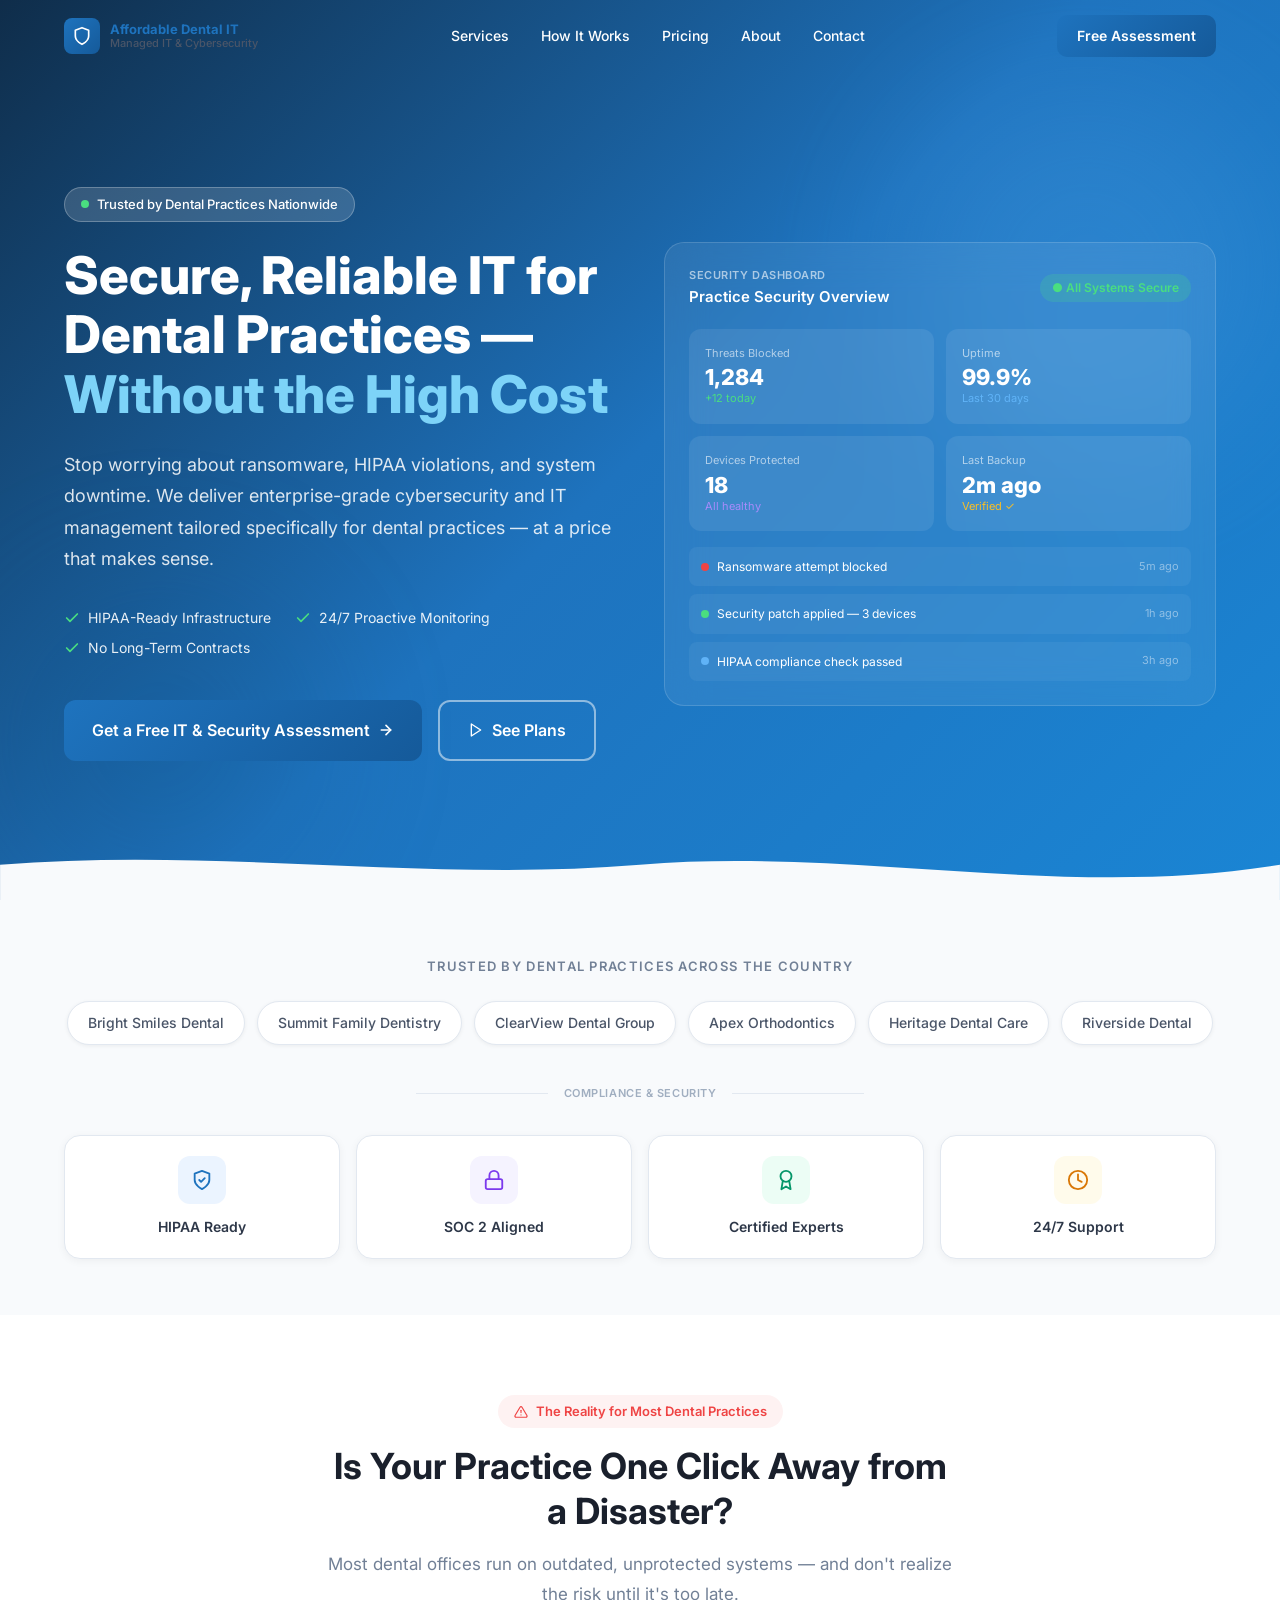
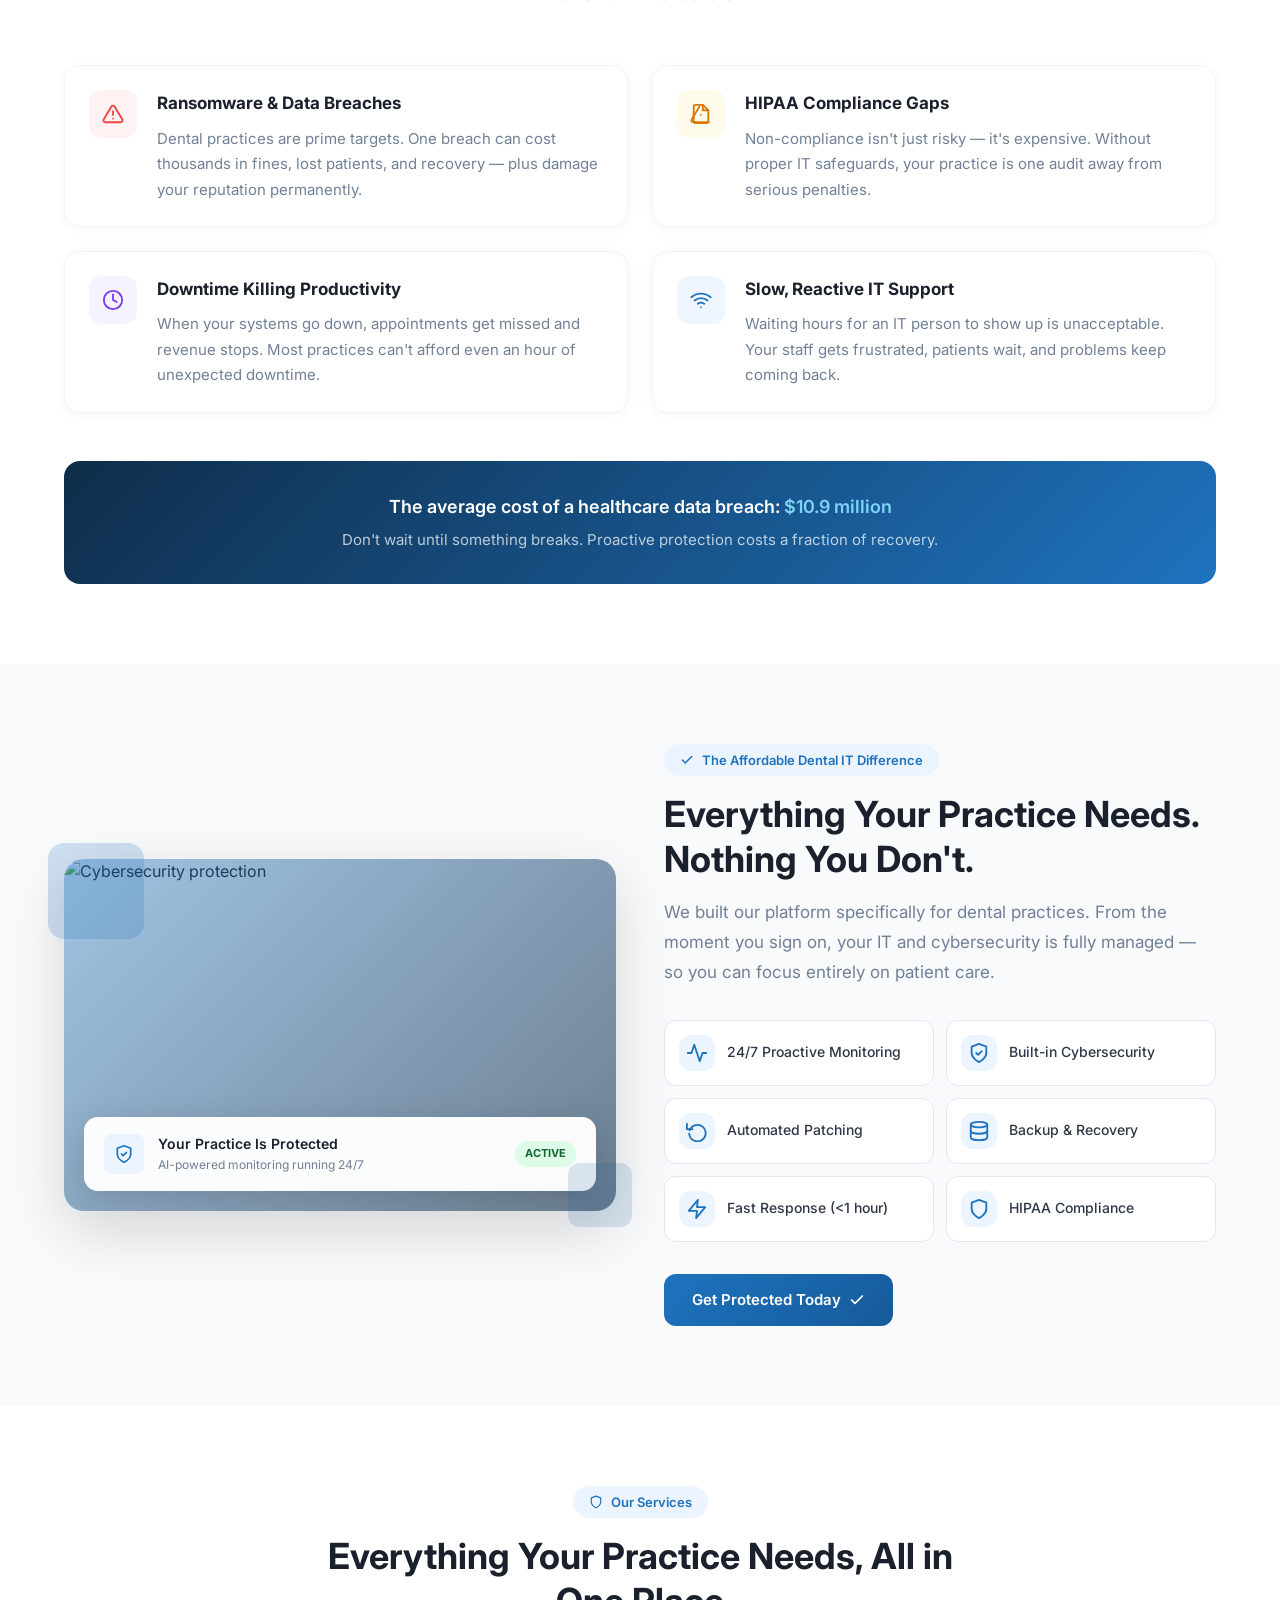
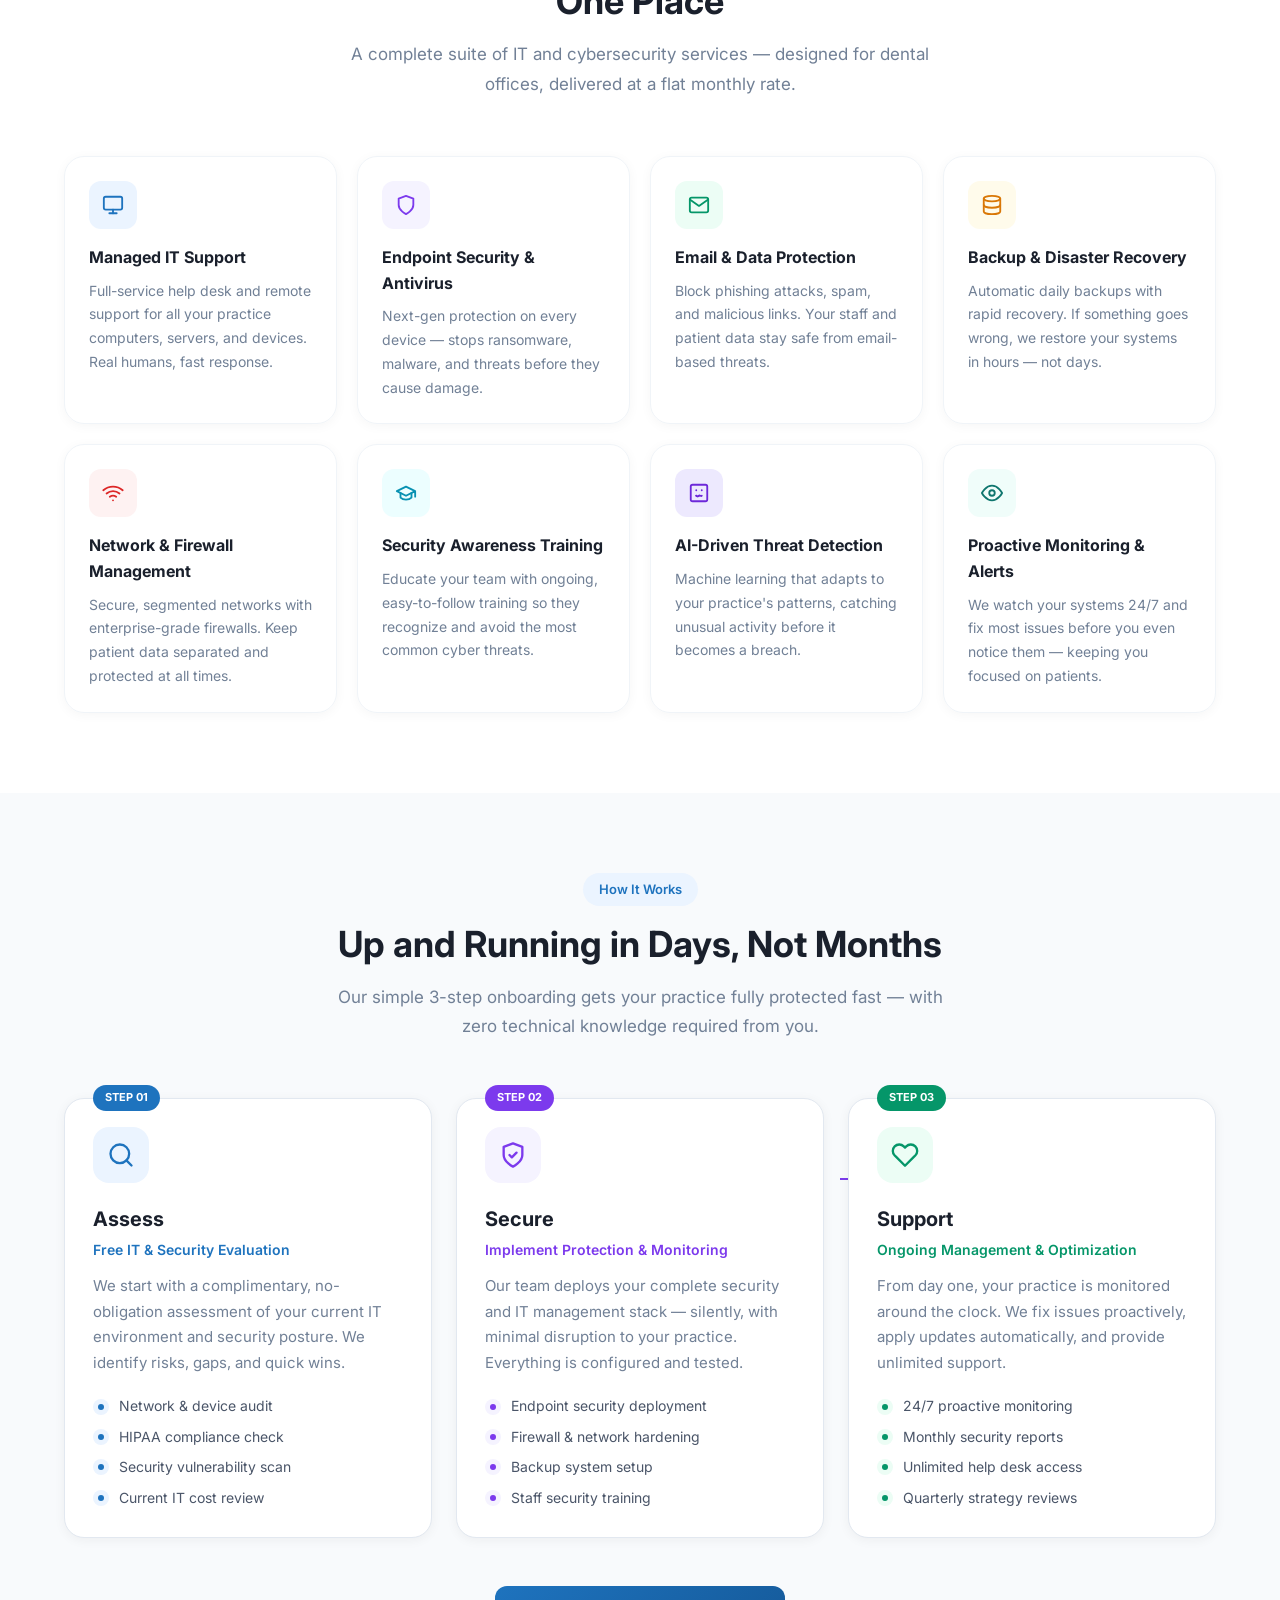
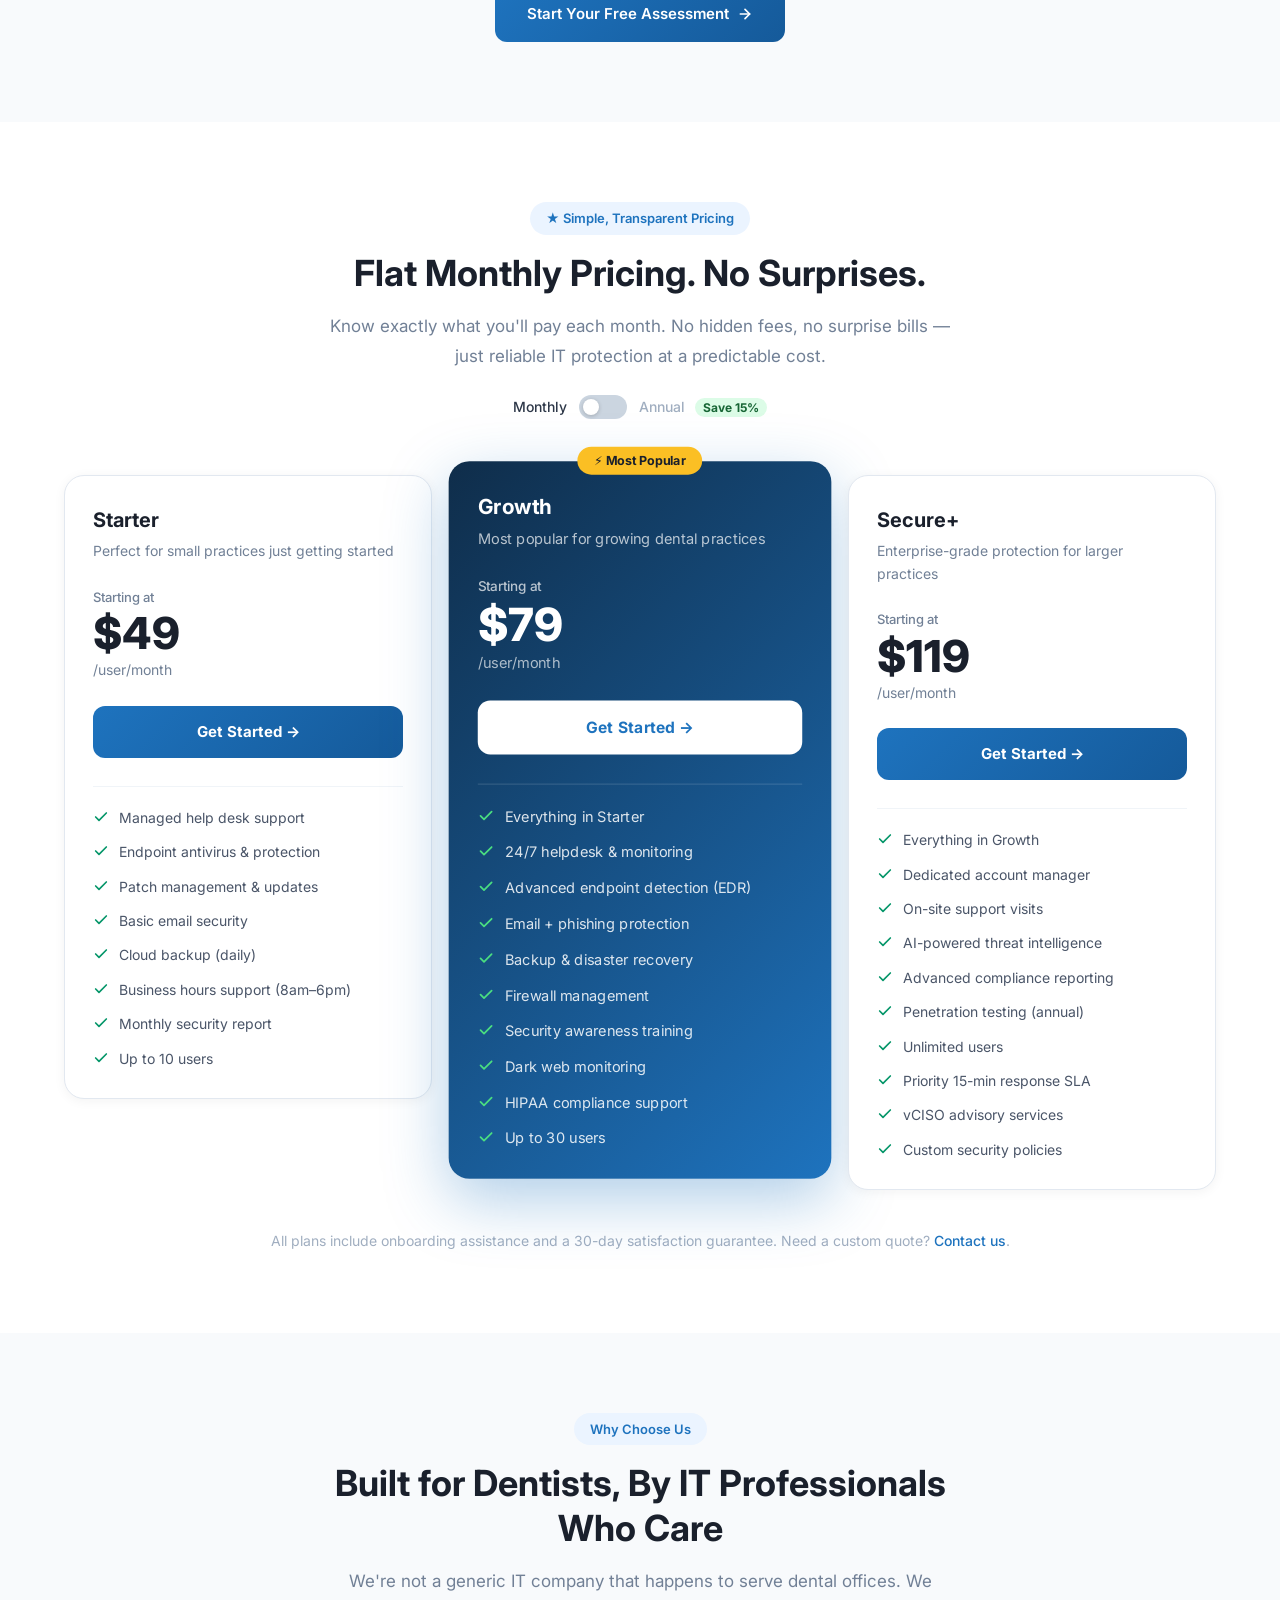
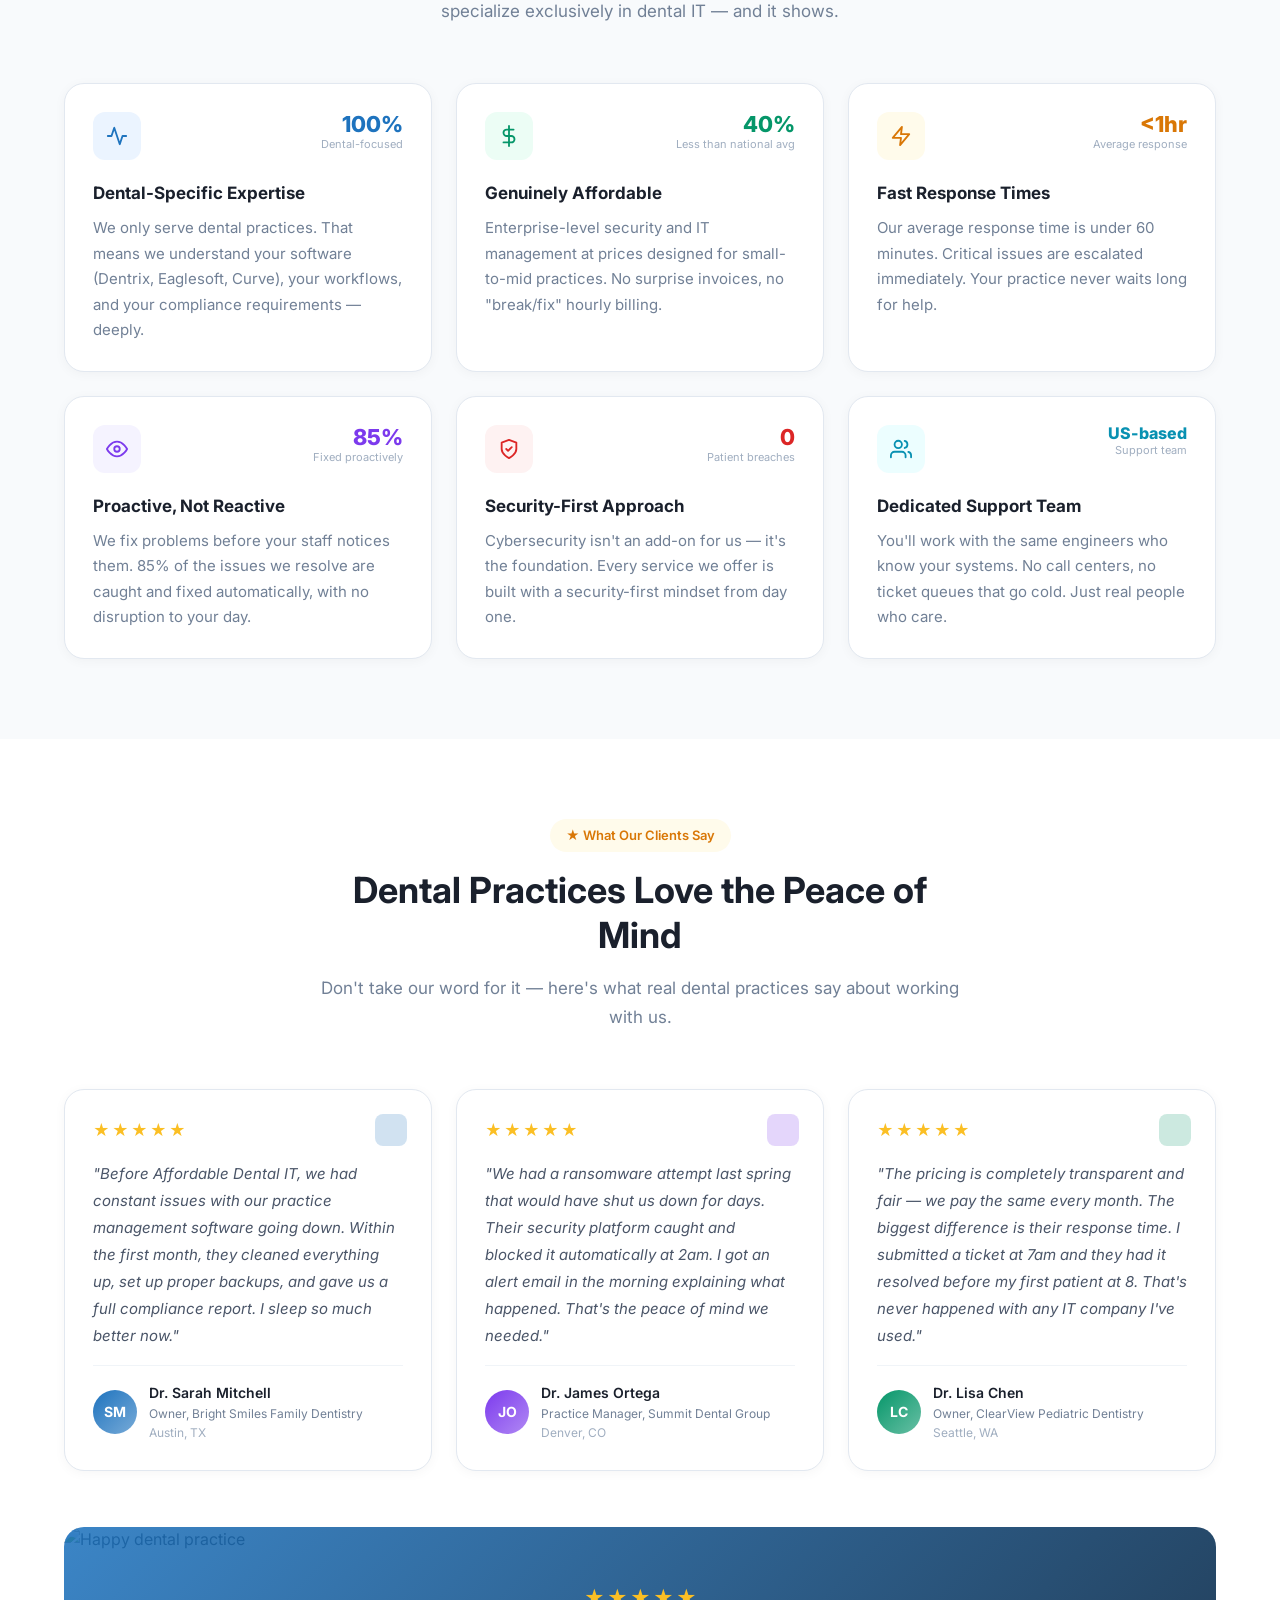
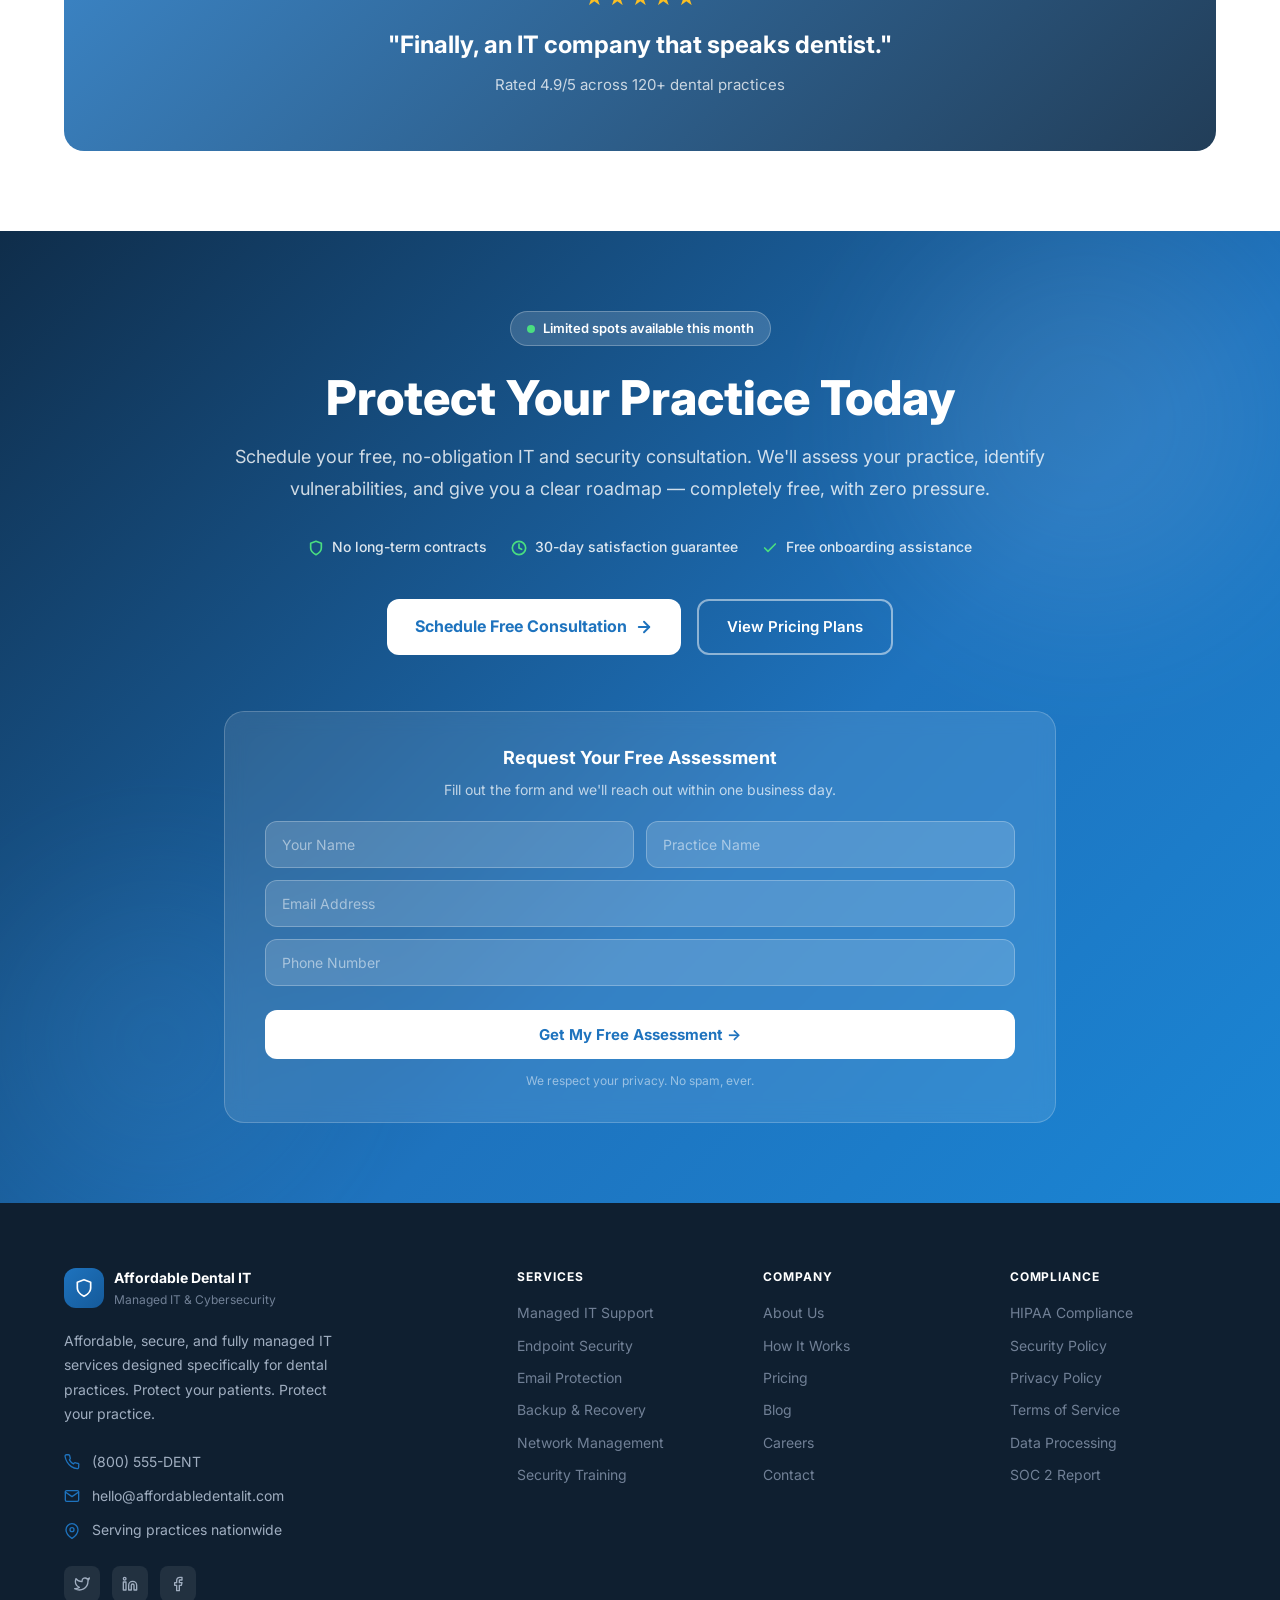
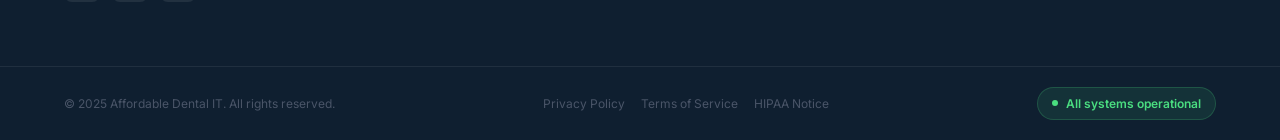
==== public/affordable-dental-it.html @ 1451534f "Add files via upload" ====
<!DOCTYPE html>
<html lang="en">
<head>
  <meta charset="UTF-8" />
  <meta name="viewport" content="width=device-width, initial-scale=1.0" />
  <title>Affordable Dental IT — Managed IT & Cybersecurity for Dental Practices</title>
  <link rel="preconnect" href="https://fonts.googleapis.com" />
  <link rel="preconnect" href="https://fonts.gstatic.com" crossorigin />
  <link href="https://fonts.googleapis.com/css2?family=Inter:wght@400;500;600;700;800&display=swap" rel="stylesheet" />
  <style>
    /* ===================== RESET & BASE ===================== */
    *, *::before, *::after { box-sizing: border-box; margin: 0; padding: 0; }
    html { scroll-behavior: smooth; font-size: 16px; }
    body {
      font-family: 'Inter', system-ui, sans-serif;
      color: #1A202C;
      background: #fff;
      line-height: 1.6;
      -webkit-font-smoothing: antialiased;
    }
    a { text-decoration: none; color: inherit; }
    img { display: block; max-width: 100%; }
    ul { list-style: none; }
    button { cursor: pointer; font-family: inherit; border: none; background: none; }
    input { font-family: inherit; outline: none; }
    input::placeholder { color: rgba(255,255,255,0.5); }

    /* ===================== UTILITIES ===================== */
    .container { max-width: 1200px; margin: 0 auto; padding: 0 1.5rem; }
    .section-badge {
      display: inline-flex; align-items: center; gap: 0.5rem;
      padding: 0.375rem 1rem; border-radius: 9999px;
      font-size: 0.8125rem; font-weight: 600; margin-bottom: 1rem;
    }
    .section-title {
      font-size: clamp(1.6rem, 4vw, 2.25rem); font-weight: 700;
      color: #1A202C; line-height: 1.25; margin-bottom: 1rem;
    }
    .section-subtitle {
      color: #718096; font-size: 1.0625rem; line-height: 1.75;
    }
    .text-center { text-align: center; }
    .section-header { max-width: 640px; margin: 0 auto 3.5rem; text-align: center; }
    .btn-primary {
      display: inline-flex; align-items: center; gap: 0.5rem;
      padding: 0.875rem 1.75rem; border-radius: 0.75rem;
      font-weight: 600; font-size: 0.9375rem; transition: all 0.2s ease;
      background: linear-gradient(135deg, #1E73BE, #155a9a); color: #fff;
      cursor: pointer; border: none;
    }
    .btn-primary:hover { box-shadow: 0 10px 30px rgba(30,115,190,0.4); transform: scale(1.03); }
    .btn-outline {
      display: inline-flex; align-items: center; gap: 0.5rem;
      padding: 0.875rem 1.75rem; border-radius: 0.75rem;
      font-weight: 600; font-size: 0.9375rem; transition: all 0.2s ease;
      border: 2px solid rgba(255,255,255,0.5); color: #fff;
    }
    .btn-outline:hover { background: rgba(255,255,255,0.15); }
    .btn-white {
      display: inline-flex; align-items: center; gap: 0.5rem;
      padding: 0.875rem 1.75rem; border-radius: 0.75rem;
      font-weight: 700; font-size: 1rem; transition: all 0.2s ease;
      background: #fff; color: #1E73BE;
    }
    .btn-white:hover { box-shadow: 0 10px 40px rgba(0,0,0,0.2); transform: scale(1.03); }
    .grid-2 { display: grid; grid-template-columns: repeat(2, 1fr); gap: 1.5rem; }
    .grid-3 { display: grid; grid-template-columns: repeat(3, 1fr); gap: 1.5rem; }
    .grid-4 { display: grid; grid-template-columns: repeat(4, 1fr); gap: 1.25rem; }
    .card {
      background: #fff; border: 1px solid #E2E8F0;
      border-radius: 1rem; box-shadow: 0 2px 12px rgba(0,0,0,0.04);
      transition: all 0.3s ease;
    }
    .card:hover { transform: translateY(-6px); box-shadow: 0 16px 40px rgba(0,0,0,0.1); }
    .icon-box {
      width: 3rem; height: 3rem; border-radius: 0.75rem;
      display: flex; align-items: center; justify-content: center;
      flex-shrink: 0;
    }
    .icon-box svg { width: 1.375rem; height: 1.375rem; }

    /* ===================== SVG ICONS ===================== */
    .icon { display: inline-block; vertical-align: middle; }

    /* ===================== NAVBAR ===================== */
    #navbar {
      position: fixed; top: 0; left: 0; right: 0; z-index: 1000;
      transition: all 0.3s ease;
    }
    #navbar.scrolled {
      background: rgba(255,255,255,0.97);
      box-shadow: 0 2px 20px rgba(0,0,0,0.08);
      backdrop-filter: blur(10px);
    }
    .nav-inner {
      display: flex; align-items: center; justify-content: space-between;
      height: 4.5rem;
    }
    .nav-logo {
      display: flex; align-items: center; gap: 0.625rem;
    }
    .nav-logo-icon {
      width: 2.25rem; height: 2.25rem; border-radius: 0.5rem;
      background: linear-gradient(135deg, #1E73BE, #155a9a);
      display: flex; align-items: center; justify-content: center;
    }
    .nav-logo-text { display: flex; flex-direction: column; line-height: 1.2; }
    .nav-logo-name { font-size: 0.8125rem; font-weight: 700; color: #1E73BE; }
    .nav-logo-sub { font-size: 0.6875rem; font-weight: 500; color: #4A5568; }
    .nav-links { display: flex; align-items: center; gap: 2rem; }
    .nav-links a {
      font-size: 0.875rem; font-weight: 500; color: #fff;
      transition: opacity 0.2s;
    }
    .nav-links a:hover { opacity: 0.7; }
    #navbar.scrolled .nav-links a { color: #2D3748; }
    .nav-cta {
      padding: 0.625rem 1.25rem; border-radius: 0.625rem;
      font-size: 0.875rem; font-weight: 600; color: #fff;
      background: linear-gradient(135deg, #1E73BE, #155a9a);
      transition: all 0.2s;
    }
    .nav-cta:hover { box-shadow: 0 4px 16px rgba(30,115,190,0.4); transform: scale(1.03); }
    .nav-mobile-btn {
      display: none; background: none; border: none; color: #fff;
      cursor: pointer; padding: 0.5rem;
    }
    #navbar.scrolled .nav-mobile-btn { color: #2D3748; }
    .nav-mobile-menu {
      display: none; background: #fff; border-top: 1px solid #E2E8F0;
      padding: 1rem 1.5rem;
    }
    .nav-mobile-menu.open { display: block; }
    .nav-mobile-menu a {
      display: block; padding: 0.625rem 0;
      font-size: 0.9375rem; color: #2D3748; font-weight: 500;
      border-bottom: 1px solid #F0F4F8;
    }
    .nav-mobile-cta {
      display: block; margin-top: 1rem; padding: 0.875rem;
      border-radius: 0.75rem; text-align: center; font-weight: 700;
      background: linear-gradient(135deg, #1E73BE, #155a9a); color: #fff;
    }

    /* ===================== HERO ===================== */
    #hero {
      min-height: 100vh; display: flex; align-items: center;
      position: relative; overflow: hidden;
      background: linear-gradient(135deg, #0f2d4a 0%, #1E73BE 50%, #1a85d4 100%);
      padding: 8rem 0 5rem;
    }
    .hero-bg-img {
      position: absolute; inset: 0;
      background-image: url('https://images.unsplash.com/photo-1762625570087-6d98fca29531?crop=entropy&cs=tinysrgb&fit=max&fm=jpg&ixid=M3w3Nzg4Nzd8MHwxfHNlYXJjaHwxfHxtb2Rlcm4lMjBkZW50YWwlMjBvZmZpY2UlMjBwcm9mZXNzaW9uYWwlMjBjbGluaWN8ZW58MXx8fHwxNzc2MTMwNTc4fDA&ixlib=rb-4.1.0&q=80&w=1080');
      background-size: cover; background-position: center; opacity: 0.12;
    }
    .hero-blob-1 {
      position: absolute; top: 5rem; right: 0;
      width: 24rem; height: 24rem; border-radius: 50%;
      background: #60b3f7; opacity: 0.2; filter: blur(80px);
    }
    .hero-blob-2 {
      position: absolute; bottom: 0; left: 0;
      width: 20rem; height: 20rem; border-radius: 50%;
      background: #0a4a7a; opacity: 0.15; filter: blur(80px);
    }
    .hero-inner {
      position: relative; display: grid;
      grid-template-columns: 1fr 1fr; gap: 3rem; align-items: center;
    }
    .hero-badge {
      display: inline-flex; align-items: center; gap: 0.5rem;
      padding: 0.375rem 1rem; border-radius: 9999px;
      font-size: 0.8125rem; font-weight: 500; margin-bottom: 1.5rem;
      background: rgba(255,255,255,0.15); border: 1px solid rgba(255,255,255,0.25);
      color: #fff;
    }
    .pulse-dot {
      width: 0.5rem; height: 0.5rem; border-radius: 50%;
      background: #4ade80;
      animation: pulse 2s infinite;
    }
    @keyframes pulse {
      0%, 100% { opacity: 1; transform: scale(1); }
      50% { opacity: 0.5; transform: scale(0.85); }
    }
    .hero-title {
      font-size: clamp(2rem, 5vw, 3.25rem); font-weight: 800;
      color: #fff; line-height: 1.15; margin-bottom: 1.5rem;
    }
    .hero-title span { color: #7dd3f8; }
    .hero-sub {
      font-size: 1.125rem; color: rgba(255,255,255,0.85);
      line-height: 1.75; margin-bottom: 2rem; max-width: 38rem;
    }
    .hero-trust {
      display: flex; flex-wrap: wrap; gap: 0.5rem 1.5rem; margin-bottom: 2.5rem;
    }
    .hero-trust-item {
      display: flex; align-items: center; gap: 0.5rem;
      color: rgba(255,255,255,0.9); font-size: 0.875rem;
    }
    .check-icon { color: #4ade80; flex-shrink: 0; }
    .hero-ctas { display: flex; flex-wrap: wrap; gap: 1rem; }

    /* Dashboard Card */
    .dashboard-card {
      border-radius: 1.25rem; padding: 1.5rem;
      background: rgba(255,255,255,0.07);
      border: 1px solid rgba(255,255,255,0.15);
      backdrop-filter: blur(20px);
    }
    .dash-header {
      display: flex; align-items: center; justify-content: space-between; margin-bottom: 1.25rem;
    }
    .dash-header-left p:first-child { font-size: 0.6875rem; font-weight: 600; color: rgba(255,255,255,0.6); letter-spacing: 0.05em; text-transform: uppercase; }
    .dash-header-left p:last-child { font-size: 0.9375rem; font-weight: 600; color: #fff; }
    .dash-status {
      padding: 0.25rem 0.75rem; border-radius: 9999px; font-size: 0.75rem; font-weight: 600;
      background: rgba(74,222,128,0.2); color: #4ade80;
    }
    .dash-stats { display: grid; grid-template-columns: 1fr 1fr; gap: 0.75rem; margin-bottom: 1rem; }
    .dash-stat {
      background: rgba(255,255,255,0.08); border-radius: 0.75rem; padding: 1rem;
    }
    .dash-stat-label { font-size: 0.6875rem; color: rgba(255,255,255,0.6); margin-bottom: 0.25rem; }
    .dash-stat-value { font-size: 1.375rem; font-weight: 800; color: #fff; margin-bottom: 0.125rem; line-height: 1; }
    .dash-stat-trend { font-size: 0.6875rem; }
    .dash-activities { display: flex; flex-direction: column; gap: 0.5rem; }
    .dash-activity {
      display: flex; align-items: center; justify-content: space-between;
      padding: 0.625rem 0.75rem; border-radius: 0.5rem;
      background: rgba(255,255,255,0.05);
    }
    .dash-activity-left { display: flex; align-items: center; gap: 0.5rem; }
    .activity-dot { width: 0.5rem; height: 0.5rem; border-radius: 50%; flex-shrink: 0; }
    .dash-activity-msg { font-size: 0.75rem; color: #fff; }
    .dash-activity-time { font-size: 0.6875rem; color: rgba(255,255,255,0.45); white-space: nowrap; }

    /* Wave */
    .hero-wave { position: absolute; bottom: 0; left: 0; right: 0; }
    .hero-wave svg { display: block; width: 100%; }

    /* ===================== TRUST ===================== */
    #trust { padding: 3.5rem 0; background: #F8FAFC; }
    .trust-heading { font-size: 0.8125rem; font-weight: 600; letter-spacing: 0.1em; text-transform: uppercase; color: #718096; text-align: center; margin-bottom: 1.5rem; }
    .trust-logos { display: flex; flex-wrap: wrap; justify-content: center; gap: 0.75rem; margin-bottom: 2.5rem; }
    .trust-logo-pill {
      padding: 0.625rem 1.25rem; border-radius: 9999px; font-size: 0.875rem; font-weight: 500;
      background: #fff; color: #4A5568; border: 1px solid #E2E8F0;
      box-shadow: 0 1px 4px rgba(0,0,0,0.06); transition: box-shadow 0.2s;
    }
    .trust-logo-pill:hover { box-shadow: 0 4px 12px rgba(0,0,0,0.1); }
    .trust-divider {
      display: flex; align-items: center; gap: 1rem; max-width: 28rem; margin: 0 auto 2rem;
    }
    .trust-divider-line { flex: 1; height: 1px; background: #E2E8F0; }
    .trust-divider-text { font-size: 0.6875rem; font-weight: 600; color: #A0AEC0; white-space: nowrap; letter-spacing: 0.05em; }
    .trust-badges { display: grid; grid-template-columns: repeat(4, 1fr); gap: 1rem; }
    .trust-badge {
      display: flex; flex-direction: column; align-items: center; gap: 0.75rem;
      padding: 1.25rem; border-radius: 1rem; text-align: center;
      background: #fff; border: 1px solid #E2E8F0;
      box-shadow: 0 2px 8px rgba(0,0,0,0.05); transition: all 0.2s;
    }
    .trust-badge:hover { transform: translateY(-4px); box-shadow: 0 8px 24px rgba(0,0,0,0.1); }
    .trust-badge-label { font-size: 0.875rem; font-weight: 600; color: #2D3748; }

    /* ===================== PROBLEMS ===================== */
    #problems { padding: 5rem 0; background: #fff; }
    .problem-cards { display: grid; grid-template-columns: 1fr 1fr; gap: 1.5rem; }
    .problem-card {
      display: flex; gap: 1.25rem; padding: 1.5rem; border-radius: 1rem;
      border: 1px solid #F0F4F8; box-shadow: 0 2px 12px rgba(0,0,0,0.04);
      transition: all 0.3s ease;
    }
    .problem-card:hover { transform: translateY(-4px); box-shadow: 0 12px 32px rgba(0,0,0,0.09); }
    .problem-title { font-size: 1.0625rem; font-weight: 700; color: #1A202C; margin-bottom: 0.5rem; }
    .problem-desc { font-size: 0.9375rem; color: #718096; line-height: 1.7; }
    .problem-stat-bar {
      margin-top: 3rem; padding: 2rem 2.5rem; border-radius: 1rem; text-align: center;
      background: linear-gradient(135deg, #0f2d4a, #1E73BE); color: #fff;
    }
    .problem-stat-title { font-size: 1.125rem; font-weight: 600; margin-bottom: 0.375rem; }
    .problem-stat-title span { color: #7dd3f8; }
    .problem-stat-sub { color: rgba(255,255,255,0.72); font-size: 0.9375rem; }

    /* ===================== SOLUTION ===================== */
    #solution { padding: 5rem 0; background: #F8FAFC; }
    .solution-inner { display: grid; grid-template-columns: 1fr 1fr; gap: 3rem; align-items: center; }
    .solution-img-wrap { position: relative; }
    .solution-img {
      border-radius: 1.25rem; overflow: hidden;
      box-shadow: 0 20px 60px rgba(0,0,0,0.15); position: relative;
    }
    .solution-img img { width: 100%; height: 22rem; object-fit: cover; display: block; }
    .solution-img-overlay {
      position: absolute; inset: 0;
      background: linear-gradient(135deg, rgba(30,115,190,0.4), rgba(15,45,74,0.6));
    }
    .solution-img-badge {
      position: absolute; bottom: 1.25rem; left: 1.25rem; right: 1.25rem;
      padding: 1rem 1.25rem; border-radius: 0.875rem;
      background: rgba(255,255,255,0.97);
      box-shadow: 0 8px 32px rgba(0,0,0,0.15);
      display: flex; align-items: center; gap: 0.875rem;
    }
    .solution-img-badge-icon {
      width: 2.5rem; height: 2.5rem; border-radius: 0.5rem;
      background: #ebf4ff; display: flex; align-items: center; justify-content: center; flex-shrink: 0;
    }
    .solution-img-badge-icon svg { width: 1.25rem; height: 1.25rem; color: #1E73BE; }
    .solution-img-badge-title { font-size: 0.875rem; font-weight: 600; color: #1A202C; }
    .solution-img-badge-sub { font-size: 0.75rem; color: #718096; }
    .solution-active {
      margin-left: auto; padding: 0.25rem 0.625rem; border-radius: 9999px;
      font-size: 0.6875rem; font-weight: 700;
      background: #dcfce7; color: #166534;
    }
    .solution-dec-1 {
      position: absolute; top: -1rem; left: -1rem;
      width: 6rem; height: 6rem; border-radius: 1rem;
      background: #1E73BE; opacity: 0.2;
    }
    .solution-dec-2 {
      position: absolute; bottom: -1rem; right: -1rem;
      width: 4rem; height: 4rem; border-radius: 0.75rem;
      background: #155a9a; opacity: 0.15;
    }
    .solution-features {
      display: grid; grid-template-columns: 1fr 1fr; gap: 0.75rem; margin-bottom: 2rem;
    }
    .solution-feature {
      display: flex; align-items: center; gap: 0.75rem;
      padding: 0.875rem; border-radius: 0.75rem;
      background: #fff; border: 1px solid #E2E8F0;
      transition: box-shadow 0.2s;
    }
    .solution-feature:hover { box-shadow: 0 4px 16px rgba(0,0,0,0.08); }
    .solution-feature-label { font-size: 0.875rem; font-weight: 500; color: #2D3748; }

    /* ===================== SERVICES ===================== */
    #services { padding: 5rem 0; background: #fff; }
    .services-grid { display: grid; grid-template-columns: repeat(4, 1fr); gap: 1.25rem; }
    .service-card {
      padding: 1.5rem; border-radius: 1.25rem;
      border: 1px solid #F0F4F8; box-shadow: 0 2px 12px rgba(0,0,0,0.04);
      transition: all 0.3s ease;
    }
    .service-card:hover { transform: translateY(-8px); box-shadow: 0 20px 48px rgba(0,0,0,0.1); }
    .service-title { font-size: 1rem; font-weight: 700; color: #1A202C; margin: 1rem 0 0.5rem; }
    .service-desc { font-size: 0.875rem; color: #718096; line-height: 1.7; }

    /* ===================== HOW IT WORKS ===================== */
    #how-it-works { padding: 5rem 0; background: #F8FAFC; }
    .steps-grid { display: grid; grid-template-columns: repeat(3, 1fr); gap: 1.5rem; position: relative; }
    .steps-connector {
      position: absolute; top: 5rem; left: calc(33.33% + 1rem); right: calc(33.33% + 1rem);
      height: 2px;
      background: linear-gradient(90deg, #1E73BE, #7c3aed);
    }
    .steps-connector-2 {
      position: absolute; top: 5rem; left: calc(66.66% + 0.5rem); right: 0;
      height: 2px;
      background: linear-gradient(90deg, #7c3aed, #059669);
    }
    .step-card {
      position: relative; padding: 1.75rem; border-radius: 1.25rem;
      background: #fff; border: 1px solid #E2E8F0;
      box-shadow: 0 2px 12px rgba(0,0,0,0.05); transition: all 0.3s ease;
    }
    .step-card:hover { transform: translateY(-6px); box-shadow: 0 16px 40px rgba(0,0,0,0.1); }
    .step-badge {
      position: absolute; top: -0.875rem; left: 1.75rem;
      padding: 0.25rem 0.75rem; border-radius: 9999px;
      font-size: 0.6875rem; font-weight: 700; color: #fff;
    }
    .step-icon {
      width: 3.5rem; height: 3.5rem; border-radius: 1rem;
      display: flex; align-items: center; justify-content: center; margin-bottom: 1.25rem;
    }
    .step-icon svg { width: 1.75rem; height: 1.75rem; }
    .step-title { font-size: 1.25rem; font-weight: 700; color: #1A202C; margin-bottom: 0.25rem; }
    .step-subtitle { font-size: 0.875rem; font-weight: 600; margin-bottom: 0.75rem; }
    .step-desc { font-size: 0.9375rem; color: #718096; line-height: 1.7; margin-bottom: 1.25rem; }
    .step-checklist { display: flex; flex-direction: column; gap: 0.5rem; }
    .step-check-item { display: flex; align-items: center; gap: 0.625rem; }
    .step-check-dot { width: 1rem; height: 1rem; border-radius: 50%; display: flex; align-items: center; justify-content: center; flex-shrink: 0; }
    .step-check-inner { width: 0.375rem; height: 0.375rem; border-radius: 50%; }
    .step-check-text { font-size: 0.875rem; color: #4A5568; }
    .how-cta { text-align: center; margin-top: 3rem; }

    /* ===================== PRICING ===================== */
    #pricing { padding: 5rem 0; background: #fff; }
    .pricing-toggle {
      display: flex; align-items: center; justify-content: center;
      gap: 0.75rem; margin-top: 1.5rem;
    }
    .toggle-label { font-size: 0.875rem; font-weight: 500; }
    .toggle-switch {
      position: relative; width: 3rem; height: 1.5rem;
      border-radius: 9999px; cursor: pointer; transition: background 0.2s;
      border: none; display: flex; align-items: center; padding: 0;
    }
    .toggle-knob {
      position: absolute; top: 0.25rem; width: 1rem; height: 1rem;
      background: #fff; border-radius: 50%; box-shadow: 0 1px 4px rgba(0,0,0,0.2);
      transition: transform 0.2s;
    }
    .save-badge {
      padding: 0.125rem 0.5rem; border-radius: 9999px; font-size: 0.75rem; font-weight: 700;
      background: #dcfce7; color: #166534; margin-left: 0.375rem;
    }
    .pricing-cards {
      display: grid; grid-template-columns: repeat(3, 1fr);
      gap: 1.5rem; align-items: start; margin-top: 3rem;
    }
    .pricing-card {
      border-radius: 1.25rem; padding: 1.75rem;
      transition: all 0.3s ease; position: relative;
    }
    .pricing-card-default {
      background: #fff; border: 1px solid #E2E8F0;
      box-shadow: 0 2px 12px rgba(0,0,0,0.05);
    }
    .pricing-card-default:hover { box-shadow: 0 16px 48px rgba(0,0,0,0.1); transform: translateY(-4px); }
    .pricing-card-featured {
      background: linear-gradient(135deg, #0f2d4a, #1E73BE);
      box-shadow: 0 20px 60px rgba(30,115,190,0.35);
      transform: scale(1.04);
    }
    .pricing-card-featured:hover { transform: scale(1.04) translateY(-4px); }
    .pricing-popular-badge {
      position: absolute; top: -0.875rem; left: 50%; transform: translateX(-50%);
      padding: 0.25rem 1rem; border-radius: 9999px; font-size: 0.75rem; font-weight: 700;
      background: #fbbf24; color: #1A202C; white-space: nowrap;
      display: flex; align-items: center; gap: 0.375rem;
    }
    .pricing-plan-name {
      font-size: 1.25rem; font-weight: 700; margin-bottom: 0.25rem;
    }
    .pricing-plan-tag { font-size: 0.875rem; margin-bottom: 1.5rem; }
    .pricing-starting { font-size: 0.8125rem; font-weight: 500; margin-bottom: 0.25rem; }
    .pricing-price {
      font-size: 2.75rem; font-weight: 800; line-height: 1; margin-bottom: 0.25rem;
    }
    .pricing-period { font-size: 0.875rem; }
    .pricing-cta {
      display: block; width: 100%; padding: 0.875rem; border-radius: 0.75rem;
      font-size: 0.9375rem; font-weight: 700; text-align: center;
      transition: all 0.2s; cursor: pointer; border: none; margin: 1.5rem 0 1.75rem;
    }
    .pricing-cta:hover { transform: scale(1.03); box-shadow: 0 6px 20px rgba(0,0,0,0.15); }
    .pricing-divider { height: 1px; margin-bottom: 1.25rem; }
    .pricing-features { display: flex; flex-direction: column; gap: 0.75rem; }
    .pricing-feature { display: flex; align-items: flex-start; gap: 0.625rem; }
    .pricing-feature svg { flex-shrink: 0; margin-top: 0.125rem; }
    .pricing-feature span { font-size: 0.875rem; }
    .pricing-note { text-align: center; margin-top: 2.5rem; font-size: 0.875rem; color: #A0AEC0; }
    .pricing-note a { color: #1E73BE; font-weight: 500; }
    .pricing-note a:hover { text-decoration: underline; }

    /* ===================== WHY US ===================== */
    #why-us { padding: 5rem 0; background: #F8FAFC; }
    .why-grid { display: grid; grid-template-columns: repeat(3, 1fr); gap: 1.5rem; }
    .why-card {
      padding: 1.75rem; border-radius: 1.25rem;
      background: #fff; border: 1px solid #E2E8F0;
      box-shadow: 0 2px 12px rgba(0,0,0,0.04); transition: all 0.3s ease;
    }
    .why-card:hover { transform: translateY(-6px); box-shadow: 0 16px 40px rgba(0,0,0,0.1); }
    .why-card-top { display: flex; align-items: flex-start; justify-content: space-between; margin-bottom: 1.25rem; }
    .why-stat { font-size: 1.375rem; font-weight: 800; line-height: 1.1; }
    .why-stat-label { font-size: 0.6875rem; color: #A0AEC0; }
    .why-card-title { font-size: 1.0625rem; font-weight: 700; color: #1A202C; margin-bottom: 0.5rem; }
    .why-card-desc { font-size: 0.9375rem; color: #718096; line-height: 1.7; }

    /* ===================== TESTIMONIALS ===================== */
    #testimonials { padding: 5rem 0; background: #fff; }
    .testimonials-grid { display: grid; grid-template-columns: repeat(3, 1fr); gap: 1.5rem; margin-bottom: 3.5rem; }
    .testimonial-card {
      position: relative; padding: 1.75rem; border-radius: 1.25rem;
      background: #fff; border: 1px solid #E2E8F0;
      box-shadow: 0 2px 12px rgba(0,0,0,0.04);
      display: flex; flex-direction: column; gap: 1rem;
      transition: all 0.3s ease;
    }
    .testimonial-card:hover { transform: translateY(-6px); box-shadow: 0 16px 40px rgba(0,0,0,0.1); }
    .quote-mark {
      position: absolute; top: 1.5rem; right: 1.5rem;
      width: 2rem; height: 2rem; border-radius: 0.5rem;
      display: flex; align-items: center; justify-content: center; opacity: 0.2;
    }
    .stars { display: flex; gap: 0.125rem; }
    .star { color: #fbbf24; font-size: 1rem; }
    .testimonial-text {
      font-size: 0.9375rem; color: #4A5568; line-height: 1.8; font-style: italic;
      flex: 1;
    }
    .testimonial-author {
      display: flex; align-items: center; gap: 0.75rem;
      padding-top: 1rem; border-top: 1px solid #F0F4F8; margin-top: auto;
    }
    .author-avatar {
      width: 2.75rem; height: 2.75rem; border-radius: 50%;
      display: flex; align-items: center; justify-content: center;
      font-size: 0.875rem; font-weight: 700; color: #fff; flex-shrink: 0;
    }
    .author-name { font-size: 0.875rem; font-weight: 600; color: #1A202C; }
    .author-role { font-size: 0.75rem; color: #718096; }
    .author-location { font-size: 0.75rem; color: #A0AEC0; }
    .testimonial-banner {
      border-radius: 1.25rem; overflow: hidden; position: relative;
    }
    .testimonial-banner img { width: 100%; height: 14rem; object-fit: cover; display: block; }
    .testimonial-banner-overlay {
      position: absolute; inset: 0;
      background: linear-gradient(135deg, rgba(30,115,190,0.87), rgba(15,45,74,0.92));
      display: flex; align-items: center; justify-content: center; text-align: center; padding: 2rem;
    }
    .banner-quote { font-size: clamp(1.1rem, 3vw, 1.5rem); font-weight: 700; color: #fff; margin: 0.75rem 0 0.5rem; }
    .banner-sub { font-size: 0.9375rem; color: rgba(255,255,255,0.75); }

    /* ===================== CTA SECTION ===================== */
    #cta {
      padding: 5rem 0; position: relative; overflow: hidden;
      background: linear-gradient(135deg, #0f2d4a 0%, #1E73BE 60%, #1a85d4 100%);
    }
    .cta-blob-1 {
      position: absolute; top: 0; right: 0;
      width: 24rem; height: 24rem; border-radius: 50%;
      background: #fff; opacity: 0.08; filter: blur(80px);
    }
    .cta-blob-2 {
      position: absolute; bottom: 0; left: 0;
      width: 20rem; height: 20rem; border-radius: 50%;
      background: #60b3f7; opacity: 0.1; filter: blur(80px);
    }
    .cta-inner { position: relative; max-width: 52rem; margin: 0 auto; text-align: center; }
    .cta-badge {
      display: inline-flex; align-items: center; gap: 0.5rem;
      padding: 0.375rem 1rem; border-radius: 9999px;
      font-size: 0.8125rem; font-weight: 600; color: #fff; margin-bottom: 1.5rem;
      background: rgba(255,255,255,0.15); border: 1px solid rgba(255,255,255,0.25);
    }
    .cta-title {
      font-size: clamp(1.75rem, 5vw, 3rem); font-weight: 800;
      color: #fff; line-height: 1.15; margin-bottom: 1rem;
    }
    .cta-sub {
      font-size: 1.125rem; color: rgba(255,255,255,0.8);
      line-height: 1.75; margin-bottom: 2rem;
    }
    .cta-guarantees {
      display: flex; flex-wrap: wrap; justify-content: center;
      gap: 0.5rem 1.5rem; margin-bottom: 2.5rem;
    }
    .cta-guarantee {
      display: flex; align-items: center; gap: 0.5rem;
      font-size: 0.875rem; font-weight: 500; color: rgba(255,255,255,0.85);
    }
    .cta-btns { display: flex; flex-wrap: wrap; justify-content: center; gap: 1rem; margin-bottom: 3.5rem; }
    .cta-form {
      padding: 2rem 2.5rem; border-radius: 1.25rem;
      background: rgba(255,255,255,0.1); border: 1px solid rgba(255,255,255,0.2);
      backdrop-filter: blur(10px);
    }
    .cta-form-title { font-size: 1.125rem; font-weight: 700; color: #fff; margin-bottom: 0.375rem; }
    .cta-form-sub { font-size: 0.875rem; color: rgba(255,255,255,0.7); margin-bottom: 1.25rem; }
    .form-row { display: grid; grid-template-columns: 1fr 1fr; gap: 0.75rem; margin-bottom: 0.75rem; }
    .form-input {
      width: 100%; padding: 0.875rem 1rem; border-radius: 0.75rem; font-size: 0.875rem;
      background: rgba(255,255,255,0.15); border: 1px solid rgba(255,255,255,0.25);
      color: #fff; margin-bottom: 0;
    }
    .form-input:focus { outline: none; border-color: rgba(255,255,255,0.5); }
    .form-input-mb { margin-bottom: 0.75rem; }
    .form-submit {
      width: 100%; padding: 0.9375rem; border-radius: 0.75rem;
      font-size: 0.9375rem; font-weight: 700; cursor: pointer; border: none;
      background: #fff; color: #1E73BE; transition: all 0.2s; margin-top: 0.75rem;
    }
    .form-submit:hover { box-shadow: 0 8px 24px rgba(0,0,0,0.15); transform: scale(1.02); }
    .form-privacy { font-size: 0.75rem; color: rgba(255,255,255,0.5); text-align: center; margin-top: 0.75rem; }

    /* ===================== FOOTER ===================== */
    footer { background: #0f1f30; }
    .footer-main { padding: 4rem 0; }
    .footer-grid {
      display: grid; grid-template-columns: 2fr 1fr 1fr 1fr; gap: 2.5rem;
    }
    .footer-logo { display: flex; align-items: center; gap: 0.625rem; margin-bottom: 1.25rem; }
    .footer-logo-icon {
      width: 2.5rem; height: 2.5rem; border-radius: 0.75rem;
      background: linear-gradient(135deg, #1E73BE, #155a9a);
      display: flex; align-items: center; justify-content: center;
    }
    .footer-logo-name { font-size: 0.875rem; font-weight: 700; color: #fff; }
    .footer-logo-sub { font-size: 0.75rem; color: #718096; }
    .footer-desc { font-size: 0.875rem; color: #A0AEC0; line-height: 1.75; max-width: 18rem; margin-bottom: 1.5rem; }
    .footer-contacts { display: flex; flex-direction: column; gap: 0.75rem; margin-bottom: 1.5rem; }
    .footer-contact { display: flex; align-items: center; gap: 0.75rem; }
    .footer-contact svg { width: 1rem; height: 1rem; color: #1E73BE; flex-shrink: 0; }
    .footer-contact span { font-size: 0.875rem; color: #A0AEC0; }
    .footer-socials { display: flex; gap: 0.75rem; }
    .footer-social {
      width: 2.25rem; height: 2.25rem; border-radius: 0.5rem;
      background: rgba(255,255,255,0.08); display: flex; align-items: center; justify-content: center;
      transition: all 0.2s;
    }
    .footer-social:hover { background: rgba(255,255,255,0.15); transform: scale(1.1); }
    .footer-social svg { width: 1rem; height: 1rem; color: #A0AEC0; }
    .footer-col-title {
      font-size: 0.75rem; font-weight: 700; color: #fff;
      letter-spacing: 0.08em; text-transform: uppercase; margin-bottom: 1rem;
    }
    .footer-links { display: flex; flex-direction: column; gap: 0.625rem; }
    .footer-links a {
      font-size: 0.875rem; color: #718096; transition: color 0.2s;
    }
    .footer-links a:hover { color: #fff; }
    .footer-bottom { border-top: 1px solid rgba(255,255,255,0.07); }
    .footer-bottom-inner {
      display: flex; align-items: center; justify-content: space-between;
      padding: 1.25rem 0; gap: 1rem; flex-wrap: wrap;
    }
    .footer-copyright { font-size: 0.75rem; color: #4A5568; }
    .footer-legal { display: flex; flex-wrap: wrap; gap: 1rem; }
    .footer-legal a { font-size: 0.75rem; color: #4A5568; transition: color 0.2s; }
    .footer-legal a:hover { color: #fff; }
    .status-pill {
      display: flex; align-items: center; gap: 0.5rem;
      padding: 0.375rem 0.875rem; border-radius: 9999px; font-size: 0.75rem; font-weight: 600;
      background: rgba(74,222,128,0.1); color: #4ade80;
      border: 1px solid rgba(74,222,128,0.2);
    }
    .status-dot { width: 0.375rem; height: 0.375rem; border-radius: 50%; background: #4ade80; animation: pulse 2s infinite; }

    /* ===================== RESPONSIVE ===================== */
    @media (max-width: 1024px) {
      .hero-inner { grid-template-columns: 1fr; }
      .dashboard-card { display: none; }
      .solution-inner { grid-template-columns: 1fr; }
      .solution-img-wrap { order: -1; }
      .services-grid { grid-template-columns: repeat(2, 1fr); }
      .trust-badges { grid-template-columns: repeat(2, 1fr); }
      .footer-grid { grid-template-columns: 1fr 1fr; gap: 2rem; }
    }
    @media (max-width: 768px) {
      .nav-links, .nav-cta { display: none; }
      .nav-mobile-btn { display: flex; }
      .hero-inner { grid-template-columns: 1fr; }
      .problem-cards { grid-template-columns: 1fr; }
      .steps-grid { grid-template-columns: 1fr; }
      .steps-connector, .steps-connector-2 { display: none; }
      .pricing-cards { grid-template-columns: 1fr; }
      .pricing-card-featured { transform: none; }
      .why-grid { grid-template-columns: 1fr; }
      .testimonials-grid { grid-template-columns: 1fr; }
      .footer-grid { grid-template-columns: 1fr; }
      .footer-bottom-inner { flex-direction: column; text-align: center; }
      .form-row { grid-template-columns: 1fr; }
      .solution-features { grid-template-columns: 1fr; }
      .grid-2, .grid-3, .grid-4 { grid-template-columns: 1fr; }
      .cta-form { padding: 1.5rem; }
    }
    @media (max-width: 480px) {
      .hero-ctas { flex-direction: column; }
      .cta-btns { flex-direction: column; align-items: center; }
      .services-grid { grid-template-columns: 1fr; }
      .trust-badges { grid-template-columns: repeat(2, 1fr); }
    }
  </style>
</head>
<body>

<!-- ===================== NAVBAR ===================== -->
<nav id="navbar">
  <div class="container">
    <div class="nav-inner">
      <a href="#" class="nav-logo">
        <div class="nav-logo-icon">
          <svg width="20" height="20" viewBox="0 0 24 24" fill="none" stroke="#fff" stroke-width="2" stroke-linecap="round" stroke-linejoin="round"><path d="M12 22s8-4 8-10V5l-8-3-8 3v7c0 6 8 10 8 10z"/></svg>
        </div>
        <div class="nav-logo-text">
          <span class="nav-logo-name">Affordable Dental IT</span>
          <span class="nav-logo-sub">Managed IT & Cybersecurity</span>
        </div>
      </a>
      <div class="nav-links">
        <a href="#services">Services</a>
        <a href="#how-it-works">How It Works</a>
        <a href="#pricing">Pricing</a>
        <a href="#why-us">About</a>
        <a href="#cta">Contact</a>
      </div>
      <a href="#cta" class="nav-cta">Free Assessment</a>
      <button class="nav-mobile-btn" onclick="toggleMobileMenu()" aria-label="Toggle menu">
        <svg id="menu-icon" width="20" height="20" viewBox="0 0 24 24" fill="none" stroke="currentColor" stroke-width="2" stroke-linecap="round" stroke-linejoin="round"><line x1="3" y1="6" x2="21" y2="6"/><line x1="3" y1="12" x2="21" y2="12"/><line x1="3" y1="18" x2="21" y2="18"/></svg>
        <svg id="close-icon" width="20" height="20" viewBox="0 0 24 24" fill="none" stroke="currentColor" stroke-width="2" stroke-linecap="round" stroke-linejoin="round" style="display:none"><line x1="18" y1="6" x2="6" y2="18"/><line x1="6" y1="6" x2="18" y2="18"/></svg>
      </button>
    </div>
  </div>
  <div class="nav-mobile-menu" id="mobileMenu">
    <a href="#services" onclick="closeMobileMenu()">Services</a>
    <a href="#how-it-works" onclick="closeMobileMenu()">How It Works</a>
    <a href="#pricing" onclick="closeMobileMenu()">Pricing</a>
    <a href="#why-us" onclick="closeMobileMenu()">About</a>
    <a href="#cta" class="nav-mobile-cta" onclick="closeMobileMenu()">Get Free Assessment</a>
  </div>
</nav>

<!-- ===================== HERO ===================== -->
<section id="hero">
  <div class="hero-bg-img"></div>
  <div class="hero-blob-1"></div>
  <div class="hero-blob-2"></div>
  <div class="container">
    <div class="hero-inner">
      <!-- Left Content -->
      <div>
        <div class="hero-badge">
          <span class="pulse-dot"></span>
          Trusted by Dental Practices Nationwide
        </div>
        <h1 class="hero-title">
          Secure, Reliable IT for Dental Practices — <span>Without the High Cost</span>
        </h1>
        <p class="hero-sub">
          Stop worrying about ransomware, HIPAA violations, and system downtime. We deliver enterprise-grade cybersecurity and IT management tailored specifically for dental practices — at a price that makes sense.
        </p>
        <div class="hero-trust">
          <div class="hero-trust-item">
            <svg class="check-icon" width="16" height="16" viewBox="0 0 24 24" fill="none" stroke="currentColor" stroke-width="2.5" stroke-linecap="round" stroke-linejoin="round"><polyline points="20 6 9 17 4 12"/></svg>
            HIPAA-Ready Infrastructure
          </div>
          <div class="hero-trust-item">
            <svg class="check-icon" width="16" height="16" viewBox="0 0 24 24" fill="none" stroke="currentColor" stroke-width="2.5" stroke-linecap="round" stroke-linejoin="round"><polyline points="20 6 9 17 4 12"/></svg>
            24/7 Proactive Monitoring
          </div>
          <div class="hero-trust-item">
            <svg class="check-icon" width="16" height="16" viewBox="0 0 24 24" fill="none" stroke="currentColor" stroke-width="2.5" stroke-linecap="round" stroke-linejoin="round"><polyline points="20 6 9 17 4 12"/></svg>
            No Long-Term Contracts
          </div>
        </div>
        <div class="hero-ctas">
          <a href="#cta" class="btn-primary" style="font-size:1rem; padding:1rem 1.75rem;">
            Get a Free IT &amp; Security Assessment
            <svg width="16" height="16" viewBox="0 0 24 24" fill="none" stroke="currentColor" stroke-width="2.5" stroke-linecap="round" stroke-linejoin="round"><line x1="5" y1="12" x2="19" y2="12"/><polyline points="12 5 19 12 12 19"/></svg>
          </a>
          <a href="#pricing" class="btn-outline" style="font-size:1rem; padding:1rem 1.75rem;">
            <svg width="16" height="16" viewBox="0 0 24 24" fill="none" stroke="currentColor" stroke-width="2" stroke-linecap="round" stroke-linejoin="round"><polygon points="5 3 19 12 5 21 5 3"/></svg>
            See Plans
          </a>
        </div>
      </div>
      <!-- Dashboard Card -->
      <div class="dashboard-card">
        <div class="dash-header">
          <div class="dash-header-left">
            <p>SECURITY DASHBOARD</p>
            <p>Practice Security Overview</p>
          </div>
          <div class="dash-status">● All Systems Secure</div>
        </div>
        <div class="dash-stats">
          <div class="dash-stat">
            <div class="dash-stat-label">Threats Blocked</div>
            <div class="dash-stat-value">1,284</div>
            <div class="dash-stat-trend" style="color:#4ade80;">+12 today</div>
          </div>
          <div class="dash-stat">
            <div class="dash-stat-label">Uptime</div>
            <div class="dash-stat-value">99.9%</div>
            <div class="dash-stat-trend" style="color:#60b3f7;">Last 30 days</div>
          </div>
          <div class="dash-stat">
            <div class="dash-stat-label">Devices Protected</div>
            <div class="dash-stat-value">18</div>
            <div class="dash-stat-trend" style="color:#a78bfa;">All healthy</div>
          </div>
          <div class="dash-stat">
            <div class="dash-stat-label">Last Backup</div>
            <div class="dash-stat-value">2m ago</div>
            <div class="dash-stat-trend" style="color:#fbbf24;">Verified ✓</div>
          </div>
        </div>
        <div class="dash-activities">
          <div class="dash-activity">
            <div class="dash-activity-left">
              <span class="activity-dot" style="background:#ef4444;"></span>
              <span class="dash-activity-msg">Ransomware attempt blocked</span>
            </div>
            <span class="dash-activity-time">5m ago</span>
          </div>
          <div class="dash-activity">
            <div class="dash-activity-left">
              <span class="activity-dot" style="background:#4ade80;"></span>
              <span class="dash-activity-msg">Security patch applied — 3 devices</span>
            </div>
            <span class="dash-activity-time">1h ago</span>
          </div>
          <div class="dash-activity">
            <div class="dash-activity-left">
              <span class="activity-dot" style="background:#60b3f7;"></span>
              <span class="dash-activity-msg">HIPAA compliance check passed</span>
            </div>
            <span class="dash-activity-time">3h ago</span>
          </div>
        </div>
      </div>
    </div>
  </div>
  <div class="hero-wave">
    <svg viewBox="0 0 1440 60" fill="none" xmlns="http://www.w3.org/2000/svg">
      <path d="M0 60L1440 60L1440 20C1200 60 960 0 720 20C480 40 240 0 0 20L0 60Z" fill="#F8FAFC"/>
    </svg>
  </div>
</section>

<!-- ===================== TRUST ===================== -->
<section id="trust">
  <div class="container">
    <p class="trust-heading">Trusted by dental practices across the country</p>
    <div class="trust-logos">
      <div class="trust-logo-pill">Bright Smiles Dental</div>
      <div class="trust-logo-pill">Summit Family Dentistry</div>
      <div class="trust-logo-pill">ClearView Dental Group</div>
      <div class="trust-logo-pill">Apex Orthodontics</div>
      <div class="trust-logo-pill">Heritage Dental Care</div>
      <div class="trust-logo-pill">Riverside Dental</div>
    </div>
    <div class="trust-divider">
      <div class="trust-divider-line"></div>
      <span class="trust-divider-text">COMPLIANCE &amp; SECURITY</span>
      <div class="trust-divider-line"></div>
    </div>
    <div class="trust-badges">
      <div class="trust-badge">
        <div class="icon-box" style="background:#ebf4ff;">
          <svg width="22" height="22" viewBox="0 0 24 24" fill="none" stroke="#1E73BE" stroke-width="2" stroke-linecap="round" stroke-linejoin="round"><path d="M12 22s8-4 8-10V5l-8-3-8 3v7c0 6 8 10 8 10z"/><polyline points="9 12 11 14 15 10"/></svg>
        </div>
        <span class="trust-badge-label">HIPAA Ready</span>
      </div>
      <div class="trust-badge">
        <div class="icon-box" style="background:#f5f3ff;">
          <svg width="22" height="22" viewBox="0 0 24 24" fill="none" stroke="#7c3aed" stroke-width="2" stroke-linecap="round" stroke-linejoin="round"><rect x="3" y="11" width="18" height="11" rx="2" ry="2"/><path d="M7 11V7a5 5 0 0 1 10 0v4"/></svg>
        </div>
        <span class="trust-badge-label">SOC 2 Aligned</span>
      </div>
      <div class="trust-badge">
        <div class="icon-box" style="background:#ecfdf5;">
          <svg width="22" height="22" viewBox="0 0 24 24" fill="none" stroke="#059669" stroke-width="2" stroke-linecap="round" stroke-linejoin="round"><circle cx="12" cy="8" r="6"/><path d="M15.477 12.89L17 22l-5-3-5 3 1.523-9.11"/></svg>
        </div>
        <span class="trust-badge-label">Certified Experts</span>
      </div>
      <div class="trust-badge">
        <div class="icon-box" style="background:#fffbeb;">
          <svg width="22" height="22" viewBox="0 0 24 24" fill="none" stroke="#d97706" stroke-width="2" stroke-linecap="round" stroke-linejoin="round"><circle cx="12" cy="12" r="10"/><polyline points="12 6 12 12 16 14"/></svg>
        </div>
        <span class="trust-badge-label">24/7 Support</span>
      </div>
    </div>
  </div>
</section>

<!-- ===================== PROBLEMS ===================== -->
<section id="problems" style="padding:5rem 0; background:#fff;">
  <div class="container">
    <div class="section-header">
      <div class="section-badge" style="background:#fef2f2; color:#ef4444;">
        <svg width="14" height="14" viewBox="0 0 24 24" fill="none" stroke="currentColor" stroke-width="2" stroke-linecap="round" stroke-linejoin="round"><path d="M10.29 3.86L1.82 18a2 2 0 0 0 1.71 3h16.94a2 2 0 0 0 1.71-3L13.71 3.86a2 2 0 0 0-3.42 0z"/><line x1="12" y1="9" x2="12" y2="13"/><line x1="12" y1="17" x2="12.01" y2="17"/></svg>
        The Reality for Most Dental Practices
      </div>
      <h2 class="section-title">Is Your Practice One Click Away from a Disaster?</h2>
      <p class="section-subtitle">Most dental offices run on outdated, unprotected systems — and don't realize the risk until it's too late.</p>
    </div>
    <div class="problem-cards">
      <div class="problem-card">
        <div class="icon-box" style="background:#fef2f2; flex-shrink:0;">
          <svg width="22" height="22" viewBox="0 0 24 24" fill="none" stroke="#ef4444" stroke-width="2" stroke-linecap="round" stroke-linejoin="round"><path d="M10.29 3.86L1.82 18a2 2 0 0 0 1.71 3h16.94a2 2 0 0 0 1.71-3L13.71 3.86a2 2 0 0 0-3.42 0z"/><line x1="12" y1="9" x2="12" y2="13"/><line x1="12" y1="17" x2="12.01" y2="17"/></svg>
        </div>
        <div>
          <p class="problem-title">Ransomware &amp; Data Breaches</p>
          <p class="problem-desc">Dental practices are prime targets. One breach can cost thousands in fines, lost patients, and recovery — plus damage your reputation permanently.</p>
        </div>
      </div>
      <div class="problem-card">
        <div class="icon-box" style="background:#fffbeb; flex-shrink:0;">
          <svg width="22" height="22" viewBox="0 0 24 24" fill="none" stroke="#d97706" stroke-width="2" stroke-linecap="round" stroke-linejoin="round"><path d="M14 2H6a2 2 0 0 0-2 2v16a2 2 0 0 0 2 2h12a2 2 0 0 0 2-2V8z"/><polyline points="14 2 14 8 20 8"/><path d="M10.29 3.86L1.82 18a2 2 0 0 0 1.71 3h16.94"/><line x1="12" y1="13" x2="12" y2="13"/></svg>
        </div>
        <div>
          <p class="problem-title">HIPAA Compliance Gaps</p>
          <p class="problem-desc">Non-compliance isn't just risky — it's expensive. Without proper IT safeguards, your practice is one audit away from serious penalties.</p>
        </div>
      </div>
      <div class="problem-card">
        <div class="icon-box" style="background:#f5f3ff; flex-shrink:0;">
          <svg width="22" height="22" viewBox="0 0 24 24" fill="none" stroke="#7c3aed" stroke-width="2" stroke-linecap="round" stroke-linejoin="round"><circle cx="12" cy="12" r="10"/><polyline points="12 6 12 12 16 14"/></svg>
        </div>
        <div>
          <p class="problem-title">Downtime Killing Productivity</p>
          <p class="problem-desc">When your systems go down, appointments get missed and revenue stops. Most practices can't afford even an hour of unexpected downtime.</p>
        </div>
      </div>
      <div class="problem-card">
        <div class="icon-box" style="background:#eff6ff; flex-shrink:0;">
          <svg width="22" height="22" viewBox="0 0 24 24" fill="none" stroke="#1E73BE" stroke-width="2" stroke-linecap="round" stroke-linejoin="round"><path d="M5 12.55a11 11 0 0 1 14.08 0"/><path d="M1.42 9a16 16 0 0 1 21.16 0"/><path d="M8.53 16.11a6 6 0 0 1 6.95 0"/><line x1="12" y1="20" x2="12.01" y2="20"/></svg>
        </div>
        <div>
          <p class="problem-title">Slow, Reactive IT Support</p>
          <p class="problem-desc">Waiting hours for an IT person to show up is unacceptable. Your staff gets frustrated, patients wait, and problems keep coming back.</p>
        </div>
      </div>
    </div>
    <div class="problem-stat-bar">
      <p class="problem-stat-title">The average cost of a healthcare data breach: <span>$10.9 million</span></p>
      <p class="problem-stat-sub">Don't wait until something breaks. Proactive protection costs a fraction of recovery.</p>
    </div>
  </div>
</section>

<!-- ===================== SOLUTION ===================== -->
<section id="solution" style="padding:5rem 0; background:#F8FAFC;">
  <div class="container">
    <div class="solution-inner">
      <div class="solution-img-wrap">
        <div class="solution-dec-1"></div>
        <div class="solution-img">
          <img src="https://images.unsplash.com/photo-1751448555253-f39c06e29d82?crop=entropy&cs=tinysrgb&fit=max&fm=jpg&ixid=M3w3Nzg4Nzd8MHwxfHNlYXJjaHwxfHxjeWJlcnNlY3VyaXR5JTIwZGF0YSUyMHByb3RlY3Rpb24lMjBuZXR3b3JrJTIwc2hpZWxkfGVufDF8fHx8MTc3NjEzMDU4MXww&ixlib=rb-4.1.0&q=80&w=1080" alt="Cybersecurity protection" />
          <div class="solution-img-overlay"></div>
          <div class="solution-img-badge">
            <div class="solution-img-badge-icon">
              <svg width="20" height="20" viewBox="0 0 24 24" fill="none" stroke="#1E73BE" stroke-width="2" stroke-linecap="round" stroke-linejoin="round"><path d="M12 22s8-4 8-10V5l-8-3-8 3v7c0 6 8 10 8 10z"/><polyline points="9 12 11 14 15 10"/></svg>
            </div>
            <div>
              <div class="solution-img-badge-title">Your Practice Is Protected</div>
              <div class="solution-img-badge-sub">AI-powered monitoring running 24/7</div>
            </div>
            <div class="solution-active">ACTIVE</div>
          </div>
        </div>
        <div class="solution-dec-2"></div>
      </div>
      <div>
        <div class="section-badge" style="background:#ebf4ff; color:#1E73BE;">
          <svg width="14" height="14" viewBox="0 0 24 24" fill="none" stroke="currentColor" stroke-width="2.5" stroke-linecap="round" stroke-linejoin="round"><polyline points="20 6 9 17 4 12"/></svg>
          The Affordable Dental IT Difference
        </div>
        <h2 class="section-title">Everything Your Practice Needs. Nothing You Don't.</h2>
        <p class="section-subtitle" style="margin-bottom:2rem;">We built our platform specifically for dental practices. From the moment you sign on, your IT and cybersecurity is fully managed — so you can focus entirely on patient care.</p>
        <div class="solution-features">
          <div class="solution-feature">
            <div class="icon-box" style="background:#ebf4ff; width:2.25rem; height:2.25rem; min-width:2.25rem;">
              <svg width="16" height="16" viewBox="0 0 24 24" fill="none" stroke="#1E73BE" stroke-width="2" stroke-linecap="round" stroke-linejoin="round"><polyline points="22 12 18 12 15 21 9 3 6 12 2 12"/></svg>
            </div>
            <span class="solution-feature-label">24/7 Proactive Monitoring</span>
          </div>
          <div class="solution-feature">
            <div class="icon-box" style="background:#ebf4ff; width:2.25rem; height:2.25rem; min-width:2.25rem;">
              <svg width="16" height="16" viewBox="0 0 24 24" fill="none" stroke="#1E73BE" stroke-width="2" stroke-linecap="round" stroke-linejoin="round"><path d="M12 22s8-4 8-10V5l-8-3-8 3v7c0 6 8 10 8 10z"/><polyline points="9 12 11 14 15 10"/></svg>
            </div>
            <span class="solution-feature-label">Built-in Cybersecurity</span>
          </div>
          <div class="solution-feature">
            <div class="icon-box" style="background:#ebf4ff; width:2.25rem; height:2.25rem; min-width:2.25rem;">
              <svg width="16" height="16" viewBox="0 0 24 24" fill="none" stroke="#1E73BE" stroke-width="2" stroke-linecap="round" stroke-linejoin="round"><polyline points="1 4 1 10 7 10"/><path d="M3.51 15a9 9 0 1 0 .49-3.71"/></svg>
            </div>
            <span class="solution-feature-label">Automated Patching</span>
          </div>
          <div class="solution-feature">
            <div class="icon-box" style="background:#ebf4ff; width:2.25rem; height:2.25rem; min-width:2.25rem;">
              <svg width="16" height="16" viewBox="0 0 24 24" fill="none" stroke="#1E73BE" stroke-width="2" stroke-linecap="round" stroke-linejoin="round"><ellipse cx="12" cy="5" rx="9" ry="3"/><path d="M21 12c0 1.66-4 3-9 3s-9-1.34-9-3"/><path d="M3 5v14c0 1.66 4 3 9 3s9-1.34 9-3V5"/></svg>
            </div>
            <span class="solution-feature-label">Backup &amp; Recovery</span>
          </div>
          <div class="solution-feature">
            <div class="icon-box" style="background:#ebf4ff; width:2.25rem; height:2.25rem; min-width:2.25rem;">
              <svg width="16" height="16" viewBox="0 0 24 24" fill="none" stroke="#1E73BE" stroke-width="2" stroke-linecap="round" stroke-linejoin="round"><polygon points="13 2 3 14 12 14 11 22 21 10 12 10 13 2"/></svg>
            </div>
            <span class="solution-feature-label">Fast Response (&lt;1 hour)</span>
          </div>
          <div class="solution-feature">
            <div class="icon-box" style="background:#ebf4ff; width:2.25rem; height:2.25rem; min-width:2.25rem;">
              <svg width="16" height="16" viewBox="0 0 24 24" fill="none" stroke="#1E73BE" stroke-width="2" stroke-linecap="round" stroke-linejoin="round"><path d="M12 22s8-4 8-10V5l-8-3-8 3v7c0 6 8 10 8 10z"/></svg>
            </div>
            <span class="solution-feature-label">HIPAA Compliance</span>
          </div>
        </div>
        <a href="#cta" class="btn-primary" style="font-size:0.9375rem;">
          Get Protected Today
          <svg width="16" height="16" viewBox="0 0 24 24" fill="none" stroke="currentColor" stroke-width="2.5" stroke-linecap="round" stroke-linejoin="round"><polyline points="20 6 9 17 4 12"/></svg>
        </a>
      </div>
    </div>
  </div>
</section>

<!-- ===================== SERVICES ===================== -->
<section id="services" style="padding:5rem 0; background:#fff;">
  <div class="container">
    <div class="section-header">
      <div class="section-badge" style="background:#ebf4ff; color:#1E73BE;">
        <svg width="14" height="14" viewBox="0 0 24 24" fill="none" stroke="currentColor" stroke-width="2" stroke-linecap="round" stroke-linejoin="round"><path d="M12 22s8-4 8-10V5l-8-3-8 3v7c0 6 8 10 8 10z"/></svg>
        Our Services
      </div>
      <h2 class="section-title">Everything Your Practice Needs, All in One Place</h2>
      <p class="section-subtitle">A complete suite of IT and cybersecurity services — designed for dental offices, delivered at a flat monthly rate.</p>
    </div>
    <div class="services-grid">
      <div class="service-card">
        <div class="icon-box" style="background:#ebf4ff;">
          <svg width="22" height="22" viewBox="0 0 24 24" fill="none" stroke="#1E73BE" stroke-width="2" stroke-linecap="round" stroke-linejoin="round"><rect x="2" y="3" width="20" height="14" rx="2"/><line x1="8" y1="21" x2="16" y2="21"/><line x1="12" y1="17" x2="12" y2="21"/></svg>
        </div>
        <p class="service-title">Managed IT Support</p>
        <p class="service-desc">Full-service help desk and remote support for all your practice computers, servers, and devices. Real humans, fast response.</p>
      </div>
      <div class="service-card">
        <div class="icon-box" style="background:#f5f3ff;">
          <svg width="22" height="22" viewBox="0 0 24 24" fill="none" stroke="#7c3aed" stroke-width="2" stroke-linecap="round" stroke-linejoin="round"><path d="M12 22s8-4 8-10V5l-8-3-8 3v7c0 6 8 10 8 10z"/></svg>
        </div>
        <p class="service-title">Endpoint Security &amp; Antivirus</p>
        <p class="service-desc">Next-gen protection on every device — stops ransomware, malware, and threats before they cause damage.</p>
      </div>
      <div class="service-card">
        <div class="icon-box" style="background:#ecfdf5;">
          <svg width="22" height="22" viewBox="0 0 24 24" fill="none" stroke="#059669" stroke-width="2" stroke-linecap="round" stroke-linejoin="round"><path d="M4 4h16c1.1 0 2 .9 2 2v12c0 1.1-.9 2-2 2H4c-1.1 0-2-.9-2-2V6c0-1.1.9-2 2-2z"/><polyline points="22,6 12,13 2,6"/></svg>
        </div>
        <p class="service-title">Email &amp; Data Protection</p>
        <p class="service-desc">Block phishing attacks, spam, and malicious links. Your staff and patient data stay safe from email-based threats.</p>
      </div>
      <div class="service-card">
        <div class="icon-box" style="background:#fffbeb;">
          <svg width="22" height="22" viewBox="0 0 24 24" fill="none" stroke="#d97706" stroke-width="2" stroke-linecap="round" stroke-linejoin="round"><ellipse cx="12" cy="5" rx="9" ry="3"/><path d="M21 12c0 1.66-4 3-9 3s-9-1.34-9-3"/><path d="M3 5v14c0 1.66 4 3 9 3s9-1.34 9-3V5"/></svg>
        </div>
        <p class="service-title">Backup &amp; Disaster Recovery</p>
        <p class="service-desc">Automatic daily backups with rapid recovery. If something goes wrong, we restore your systems in hours — not days.</p>
      </div>
      <div class="service-card">
        <div class="icon-box" style="background:#fef2f2;">
          <svg width="22" height="22" viewBox="0 0 24 24" fill="none" stroke="#dc2626" stroke-width="2" stroke-linecap="round" stroke-linejoin="round"><path d="M5 12.55a11 11 0 0 1 14.08 0"/><path d="M1.42 9a16 16 0 0 1 21.16 0"/><path d="M8.53 16.11a6 6 0 0 1 6.95 0"/><line x1="12" y1="20" x2="12.01" y2="20"/></svg>
        </div>
        <p class="service-title">Network &amp; Firewall Management</p>
        <p class="service-desc">Secure, segmented networks with enterprise-grade firewalls. Keep patient data separated and protected at all times.</p>
      </div>
      <div class="service-card">
        <div class="icon-box" style="background:#ecfeff;">
          <svg width="22" height="22" viewBox="0 0 24 24" fill="none" stroke="#0891b2" stroke-width="2" stroke-linecap="round" stroke-linejoin="round"><path d="M22 10v6M2 10l10-5 10 5-10 5z"/><path d="M6 12v5c3 3 9 3 12 0v-5"/></svg>
        </div>
        <p class="service-title">Security Awareness Training</p>
        <p class="service-desc">Educate your team with ongoing, easy-to-follow training so they recognize and avoid the most common cyber threats.</p>
      </div>
      <div class="service-card">
        <div class="icon-box" style="background:#ede9fe;">
          <svg width="22" height="22" viewBox="0 0 24 24" fill="none" stroke="#6d28d9" stroke-width="2" stroke-linecap="round" stroke-linejoin="round"><rect x="3" y="3" width="18" height="18" rx="2"/><path d="M9 9h.01M15 9h.01M9 15c.83 1 2.17 1 3 0"/><path d="M9 15c.83 1 2.17 1 3 0s2.17 1 3 0"/></svg>
        </div>
        <p class="service-title">AI-Driven Threat Detection</p>
        <p class="service-desc">Machine learning that adapts to your practice's patterns, catching unusual activity before it becomes a breach.</p>
      </div>
      <div class="service-card">
        <div class="icon-box" style="background:#f0fdfa;">
          <svg width="22" height="22" viewBox="0 0 24 24" fill="none" stroke="#0f766e" stroke-width="2" stroke-linecap="round" stroke-linejoin="round"><path d="M1 12s4-8 11-8 11 8 11 8-4 8-11 8-11-8-11-8z"/><circle cx="12" cy="12" r="3"/></svg>
        </div>
        <p class="service-title">Proactive Monitoring &amp; Alerts</p>
        <p class="service-desc">We watch your systems 24/7 and fix most issues before you even notice them — keeping you focused on patients.</p>
      </div>
    </div>
  </div>
</section>

<!-- ===================== HOW IT WORKS ===================== -->
<section id="how-it-works" style="padding:5rem 0; background:#F8FAFC;">
  <div class="container">
    <div class="section-header">
      <div class="section-badge" style="background:#ebf4ff; color:#1E73BE;">How It Works</div>
      <h2 class="section-title">Up and Running in Days, Not Months</h2>
      <p class="section-subtitle">Our simple 3-step onboarding gets your practice fully protected fast — with zero technical knowledge required from you.</p>
    </div>
    <div class="steps-grid">
      <div class="steps-connector"></div>
      <div class="steps-connector-2"></div>
      <div class="step-card">
        <div class="step-badge" style="background:#1E73BE;">STEP 01</div>
        <div class="step-icon" style="background:#ebf4ff;">
          <svg width="28" height="28" viewBox="0 0 24 24" fill="none" stroke="#1E73BE" stroke-width="2" stroke-linecap="round" stroke-linejoin="round"><circle cx="11" cy="11" r="8"/><line x1="21" y1="21" x2="16.65" y2="16.65"/></svg>
        </div>
        <p class="step-title">Assess</p>
        <p class="step-subtitle" style="color:#1E73BE;">Free IT &amp; Security Evaluation</p>
        <p class="step-desc">We start with a complimentary, no-obligation assessment of your current IT environment and security posture. We identify risks, gaps, and quick wins.</p>
        <div class="step-checklist">
          <div class="step-check-item"><div class="step-check-dot" style="background:#ebf4ff;"><div class="step-check-inner" style="background:#1E73BE;"></div></div><span class="step-check-text">Network &amp; device audit</span></div>
          <div class="step-check-item"><div class="step-check-dot" style="background:#ebf4ff;"><div class="step-check-inner" style="background:#1E73BE;"></div></div><span class="step-check-text">HIPAA compliance check</span></div>
          <div class="step-check-item"><div class="step-check-dot" style="background:#ebf4ff;"><div class="step-check-inner" style="background:#1E73BE;"></div></div><span class="step-check-text">Security vulnerability scan</span></div>
          <div class="step-check-item"><div class="step-check-dot" style="background:#ebf4ff;"><div class="step-check-inner" style="background:#1E73BE;"></div></div><span class="step-check-text">Current IT cost review</span></div>
        </div>
      </div>
      <div class="step-card">
        <div class="step-badge" style="background:#7c3aed;">STEP 02</div>
        <div class="step-icon" style="background:#f5f3ff;">
          <svg width="28" height="28" viewBox="0 0 24 24" fill="none" stroke="#7c3aed" stroke-width="2" stroke-linecap="round" stroke-linejoin="round"><path d="M12 22s8-4 8-10V5l-8-3-8 3v7c0 6 8 10 8 10z"/><polyline points="9 12 11 14 15 10"/></svg>
        </div>
        <p class="step-title">Secure</p>
        <p class="step-subtitle" style="color:#7c3aed;">Implement Protection &amp; Monitoring</p>
        <p class="step-desc">Our team deploys your complete security and IT management stack — silently, with minimal disruption to your practice. Everything is configured and tested.</p>
        <div class="step-checklist">
          <div class="step-check-item"><div class="step-check-dot" style="background:#f5f3ff;"><div class="step-check-inner" style="background:#7c3aed;"></div></div><span class="step-check-text">Endpoint security deployment</span></div>
          <div class="step-check-item"><div class="step-check-dot" style="background:#f5f3ff;"><div class="step-check-inner" style="background:#7c3aed;"></div></div><span class="step-check-text">Firewall &amp; network hardening</span></div>
          <div class="step-check-item"><div class="step-check-dot" style="background:#f5f3ff;"><div class="step-check-inner" style="background:#7c3aed;"></div></div><span class="step-check-text">Backup system setup</span></div>
          <div class="step-check-item"><div class="step-check-dot" style="background:#f5f3ff;"><div class="step-check-inner" style="background:#7c3aed;"></div></div><span class="step-check-text">Staff security training</span></div>
        </div>
      </div>
      <div class="step-card">
        <div class="step-badge" style="background:#059669;">STEP 03</div>
        <div class="step-icon" style="background:#ecfdf5;">
          <svg width="28" height="28" viewBox="0 0 24 24" fill="none" stroke="#059669" stroke-width="2" stroke-linecap="round" stroke-linejoin="round"><path d="M20.84 4.61a5.5 5.5 0 0 0-7.78 0L12 5.67l-1.06-1.06a5.5 5.5 0 0 0-7.78 7.78l1.06 1.06L12 21.23l7.78-7.78 1.06-1.06a5.5 5.5 0 0 0 0-7.78z"/></svg>
        </div>
        <p class="step-title">Support</p>
        <p class="step-subtitle" style="color:#059669;">Ongoing Management &amp; Optimization</p>
        <p class="step-desc">From day one, your practice is monitored around the clock. We fix issues proactively, apply updates automatically, and provide unlimited support.</p>
        <div class="step-checklist">
          <div class="step-check-item"><div class="step-check-dot" style="background:#ecfdf5;"><div class="step-check-inner" style="background:#059669;"></div></div><span class="step-check-text">24/7 proactive monitoring</span></div>
          <div class="step-check-item"><div class="step-check-dot" style="background:#ecfdf5;"><div class="step-check-inner" style="background:#059669;"></div></div><span class="step-check-text">Monthly security reports</span></div>
          <div class="step-check-item"><div class="step-check-dot" style="background:#ecfdf5;"><div class="step-check-inner" style="background:#059669;"></div></div><span class="step-check-text">Unlimited help desk access</span></div>
          <div class="step-check-item"><div class="step-check-dot" style="background:#ecfdf5;"><div class="step-check-inner" style="background:#059669;"></div></div><span class="step-check-text">Quarterly strategy reviews</span></div>
        </div>
      </div>
    </div>
    <div class="how-cta">
      <a href="#cta" class="btn-primary" style="font-size:0.9375rem; padding:1rem 2rem;">
        Start Your Free Assessment
        <svg width="16" height="16" viewBox="0 0 24 24" fill="none" stroke="currentColor" stroke-width="2.5" stroke-linecap="round" stroke-linejoin="round"><line x1="5" y1="12" x2="19" y2="12"/><polyline points="12 5 19 12 12 19"/></svg>
      </a>
    </div>
  </div>
</section>

<!-- ===================== PRICING ===================== -->
<section id="pricing" style="padding:5rem 0; background:#fff;">
  <div class="container">
    <div class="section-header">
      <div class="section-badge" style="background:#ebf4ff; color:#1E73BE;">
        ★ Simple, Transparent Pricing
      </div>
      <h2 class="section-title">Flat Monthly Pricing. No Surprises.</h2>
      <p class="section-subtitle">Know exactly what you'll pay each month. No hidden fees, no surprise bills — just reliable IT protection at a predictable cost.</p>
      <div class="pricing-toggle">
        <span class="toggle-label" id="monthlyLabel" style="color:#2D3748;">Monthly</span>
        <button class="toggle-switch" id="billingToggle" onclick="toggleBilling()" style="background:#CBD5E0;" aria-label="Toggle annual billing">
          <div class="toggle-knob" id="toggleKnob" style="transform:translateX(4px);"></div>
        </button>
        <span class="toggle-label" id="annualLabel" style="color:#A0AEC0;">
          Annual <span class="save-badge">Save 15%</span>
        </span>
      </div>
    </div>

    <div class="pricing-cards">
      <!-- Starter -->
      <div class="pricing-card pricing-card-default">
        <p class="pricing-plan-name" style="color:#1A202C;">Starter</p>
        <p class="pricing-plan-tag" style="color:#718096;">Perfect for small practices just getting started</p>
        <p class="pricing-starting" style="color:#718096;">Starting at</p>
        <p class="pricing-price" style="color:#1A202C;"><span id="starter-price">$49</span></p>
        <p class="pricing-period" style="color:#718096;">/user/month</p>
        <a href="#cta" class="pricing-cta" style="background:linear-gradient(135deg,#1E73BE,#155a9a); color:#fff;">Get Started →</a>
        <div class="pricing-divider" style="background:#F0F4F8;"></div>
        <div class="pricing-features">
          <div class="pricing-feature"><svg width="16" height="16" viewBox="0 0 24 24" fill="none" stroke="#059669" stroke-width="2.5" stroke-linecap="round" stroke-linejoin="round"><polyline points="20 6 9 17 4 12"/></svg><span style="color:#4A5568;">Managed help desk support</span></div>
          <div class="pricing-feature"><svg width="16" height="16" viewBox="0 0 24 24" fill="none" stroke="#059669" stroke-width="2.5" stroke-linecap="round" stroke-linejoin="round"><polyline points="20 6 9 17 4 12"/></svg><span style="color:#4A5568;">Endpoint antivirus &amp; protection</span></div>
          <div class="pricing-feature"><svg width="16" height="16" viewBox="0 0 24 24" fill="none" stroke="#059669" stroke-width="2.5" stroke-linecap="round" stroke-linejoin="round"><polyline points="20 6 9 17 4 12"/></svg><span style="color:#4A5568;">Patch management &amp; updates</span></div>
          <div class="pricing-feature"><svg width="16" height="16" viewBox="0 0 24 24" fill="none" stroke="#059669" stroke-width="2.5" stroke-linecap="round" stroke-linejoin="round"><polyline points="20 6 9 17 4 12"/></svg><span style="color:#4A5568;">Basic email security</span></div>
          <div class="pricing-feature"><svg width="16" height="16" viewBox="0 0 24 24" fill="none" stroke="#059669" stroke-width="2.5" stroke-linecap="round" stroke-linejoin="round"><polyline points="20 6 9 17 4 12"/></svg><span style="color:#4A5568;">Cloud backup (daily)</span></div>
          <div class="pricing-feature"><svg width="16" height="16" viewBox="0 0 24 24" fill="none" stroke="#059669" stroke-width="2.5" stroke-linecap="round" stroke-linejoin="round"><polyline points="20 6 9 17 4 12"/></svg><span style="color:#4A5568;">Business hours support (8am–6pm)</span></div>
          <div class="pricing-feature"><svg width="16" height="16" viewBox="0 0 24 24" fill="none" stroke="#059669" stroke-width="2.5" stroke-linecap="round" stroke-linejoin="round"><polyline points="20 6 9 17 4 12"/></svg><span style="color:#4A5568;">Monthly security report</span></div>
          <div class="pricing-feature"><svg width="16" height="16" viewBox="0 0 24 24" fill="none" stroke="#059669" stroke-width="2.5" stroke-linecap="round" stroke-linejoin="round"><polyline points="20 6 9 17 4 12"/></svg><span style="color:#4A5568;">Up to 10 users</span></div>
        </div>
      </div>

      <!-- Growth (Featured) -->
      <div class="pricing-card pricing-card-featured">
        <div class="pricing-popular-badge">⚡ Most Popular</div>
        <p class="pricing-plan-name" style="color:#fff;">Growth</p>
        <p class="pricing-plan-tag" style="color:rgba(255,255,255,0.7);">Most popular for growing dental practices</p>
        <p class="pricing-starting" style="color:rgba(255,255,255,0.7);">Starting at</p>
        <p class="pricing-price" style="color:#fff;"><span id="growth-price">$79</span></p>
        <p class="pricing-period" style="color:rgba(255,255,255,0.65);">/user/month</p>
        <a href="#cta" class="pricing-cta" style="background:#fff; color:#1E73BE;">Get Started →</a>
        <div class="pricing-divider" style="background:rgba(255,255,255,0.15);"></div>
        <div class="pricing-features">
          <div class="pricing-feature"><svg width="16" height="16" viewBox="0 0 24 24" fill="none" stroke="#4ade80" stroke-width="2.5" stroke-linecap="round" stroke-linejoin="round"><polyline points="20 6 9 17 4 12"/></svg><span style="color:rgba(255,255,255,0.85);">Everything in Starter</span></div>
          <div class="pricing-feature"><svg width="16" height="16" viewBox="0 0 24 24" fill="none" stroke="#4ade80" stroke-width="2.5" stroke-linecap="round" stroke-linejoin="round"><polyline points="20 6 9 17 4 12"/></svg><span style="color:rgba(255,255,255,0.85);">24/7 helpdesk &amp; monitoring</span></div>
          <div class="pricing-feature"><svg width="16" height="16" viewBox="0 0 24 24" fill="none" stroke="#4ade80" stroke-width="2.5" stroke-linecap="round" stroke-linejoin="round"><polyline points="20 6 9 17 4 12"/></svg><span style="color:rgba(255,255,255,0.85);">Advanced endpoint detection (EDR)</span></div>
          <div class="pricing-feature"><svg width="16" height="16" viewBox="0 0 24 24" fill="none" stroke="#4ade80" stroke-width="2.5" stroke-linecap="round" stroke-linejoin="round"><polyline points="20 6 9 17 4 12"/></svg><span style="color:rgba(255,255,255,0.85);">Email + phishing protection</span></div>
          <div class="pricing-feature"><svg width="16" height="16" viewBox="0 0 24 24" fill="none" stroke="#4ade80" stroke-width="2.5" stroke-linecap="round" stroke-linejoin="round"><polyline points="20 6 9 17 4 12"/></svg><span style="color:rgba(255,255,255,0.85);">Backup &amp; disaster recovery</span></div>
          <div class="pricing-feature"><svg width="16" height="16" viewBox="0 0 24 24" fill="none" stroke="#4ade80" stroke-width="2.5" stroke-linecap="round" stroke-linejoin="round"><polyline points="20 6 9 17 4 12"/></svg><span style="color:rgba(255,255,255,0.85);">Firewall management</span></div>
          <div class="pricing-feature"><svg width="16" height="16" viewBox="0 0 24 24" fill="none" stroke="#4ade80" stroke-width="2.5" stroke-linecap="round" stroke-linejoin="round"><polyline points="20 6 9 17 4 12"/></svg><span style="color:rgba(255,255,255,0.85);">Security awareness training</span></div>
          <div class="pricing-feature"><svg width="16" height="16" viewBox="0 0 24 24" fill="none" stroke="#4ade80" stroke-width="2.5" stroke-linecap="round" stroke-linejoin="round"><polyline points="20 6 9 17 4 12"/></svg><span style="color:rgba(255,255,255,0.85);">Dark web monitoring</span></div>
          <div class="pricing-feature"><svg width="16" height="16" viewBox="0 0 24 24" fill="none" stroke="#4ade80" stroke-width="2.5" stroke-linecap="round" stroke-linejoin="round"><polyline points="20 6 9 17 4 12"/></svg><span style="color:rgba(255,255,255,0.85);">HIPAA compliance support</span></div>
          <div class="pricing-feature"><svg width="16" height="16" viewBox="0 0 24 24" fill="none" stroke="#4ade80" stroke-width="2.5" stroke-linecap="round" stroke-linejoin="round"><polyline points="20 6 9 17 4 12"/></svg><span style="color:rgba(255,255,255,0.85);">Up to 30 users</span></div>
        </div>
      </div>

      <!-- Secure+ -->
      <div class="pricing-card pricing-card-default">
        <p class="pricing-plan-name" style="color:#1A202C;">Secure+</p>
        <p class="pricing-plan-tag" style="color:#718096;">Enterprise-grade protection for larger practices</p>
        <p class="pricing-starting" style="color:#718096;">Starting at</p>
        <p class="pricing-price" style="color:#1A202C;"><span id="secure-price">$119</span></p>
        <p class="pricing-period" style="color:#718096;">/user/month</p>
        <a href="#cta" class="pricing-cta" style="background:linear-gradient(135deg,#1E73BE,#155a9a); color:#fff;">Get Started →</a>
        <div class="pricing-divider" style="background:#F0F4F8;"></div>
        <div class="pricing-features">
          <div class="pricing-feature"><svg width="16" height="16" viewBox="0 0 24 24" fill="none" stroke="#059669" stroke-width="2.5" stroke-linecap="round" stroke-linejoin="round"><polyline points="20 6 9 17 4 12"/></svg><span style="color:#4A5568;">Everything in Growth</span></div>
          <div class="pricing-feature"><svg width="16" height="16" viewBox="0 0 24 24" fill="none" stroke="#059669" stroke-width="2.5" stroke-linecap="round" stroke-linejoin="round"><polyline points="20 6 9 17 4 12"/></svg><span style="color:#4A5568;">Dedicated account manager</span></div>
          <div class="pricing-feature"><svg width="16" height="16" viewBox="0 0 24 24" fill="none" stroke="#059669" stroke-width="2.5" stroke-linecap="round" stroke-linejoin="round"><polyline points="20 6 9 17 4 12"/></svg><span style="color:#4A5568;">On-site support visits</span></div>
          <div class="pricing-feature"><svg width="16" height="16" viewBox="0 0 24 24" fill="none" stroke="#059669" stroke-width="2.5" stroke-linecap="round" stroke-linejoin="round"><polyline points="20 6 9 17 4 12"/></svg><span style="color:#4A5568;">AI-powered threat intelligence</span></div>
          <div class="pricing-feature"><svg width="16" height="16" viewBox="0 0 24 24" fill="none" stroke="#059669" stroke-width="2.5" stroke-linecap="round" stroke-linejoin="round"><polyline points="20 6 9 17 4 12"/></svg><span style="color:#4A5568;">Advanced compliance reporting</span></div>
          <div class="pricing-feature"><svg width="16" height="16" viewBox="0 0 24 24" fill="none" stroke="#059669" stroke-width="2.5" stroke-linecap="round" stroke-linejoin="round"><polyline points="20 6 9 17 4 12"/></svg><span style="color:#4A5568;">Penetration testing (annual)</span></div>
          <div class="pricing-feature"><svg width="16" height="16" viewBox="0 0 24 24" fill="none" stroke="#059669" stroke-width="2.5" stroke-linecap="round" stroke-linejoin="round"><polyline points="20 6 9 17 4 12"/></svg><span style="color:#4A5568;">Unlimited users</span></div>
          <div class="pricing-feature"><svg width="16" height="16" viewBox="0 0 24 24" fill="none" stroke="#059669" stroke-width="2.5" stroke-linecap="round" stroke-linejoin="round"><polyline points="20 6 9 17 4 12"/></svg><span style="color:#4A5568;">Priority 15-min response SLA</span></div>
          <div class="pricing-feature"><svg width="16" height="16" viewBox="0 0 24 24" fill="none" stroke="#059669" stroke-width="2.5" stroke-linecap="round" stroke-linejoin="round"><polyline points="20 6 9 17 4 12"/></svg><span style="color:#4A5568;">vCISO advisory services</span></div>
          <div class="pricing-feature"><svg width="16" height="16" viewBox="0 0 24 24" fill="none" stroke="#059669" stroke-width="2.5" stroke-linecap="round" stroke-linejoin="round"><polyline points="20 6 9 17 4 12"/></svg><span style="color:#4A5568;">Custom security policies</span></div>
        </div>
      </div>
    </div>
    <p class="pricing-note">All plans include onboarding assistance and a 30-day satisfaction guarantee. Need a custom quote? <a href="#cta">Contact us</a>.</p>
  </div>
</section>

<!-- ===================== WHY US ===================== -->
<section id="why-us" style="padding:5rem 0; background:#F8FAFC;">
  <div class="container">
    <div class="section-header">
      <div class="section-badge" style="background:#ebf4ff; color:#1E73BE;">Why Choose Us</div>
      <h2 class="section-title">Built for Dentists, By IT Professionals Who Care</h2>
      <p class="section-subtitle">We're not a generic IT company that happens to serve dental offices. We specialize exclusively in dental IT — and it shows.</p>
    </div>
    <div class="why-grid">
      <div class="why-card">
        <div class="why-card-top">
          <div class="icon-box" style="background:#ebf4ff;"><svg width="22" height="22" viewBox="0 0 24 24" fill="none" stroke="#1E73BE" stroke-width="2" stroke-linecap="round" stroke-linejoin="round"><path d="M22 12h-4l-3 9L9 3l-3 9H2"/></svg></div>
          <div style="text-align:right;"><div class="why-stat" style="color:#1E73BE;">100%</div><div class="why-stat-label">Dental-focused</div></div>
        </div>
        <p class="why-card-title">Dental-Specific Expertise</p>
        <p class="why-card-desc">We only serve dental practices. That means we understand your software (Dentrix, Eaglesoft, Curve), your workflows, and your compliance requirements — deeply.</p>
      </div>
      <div class="why-card">
        <div class="why-card-top">
          <div class="icon-box" style="background:#ecfdf5;"><svg width="22" height="22" viewBox="0 0 24 24" fill="none" stroke="#059669" stroke-width="2" stroke-linecap="round" stroke-linejoin="round"><line x1="12" y1="1" x2="12" y2="23"/><path d="M17 5H9.5a3.5 3.5 0 0 0 0 7h5a3.5 3.5 0 0 1 0 7H6"/></svg></div>
          <div style="text-align:right;"><div class="why-stat" style="color:#059669;">40%</div><div class="why-stat-label">Less than national avg</div></div>
        </div>
        <p class="why-card-title">Genuinely Affordable</p>
        <p class="why-card-desc">Enterprise-level security and IT management at prices designed for small-to-mid practices. No surprise invoices, no "break/fix" hourly billing.</p>
      </div>
      <div class="why-card">
        <div class="why-card-top">
          <div class="icon-box" style="background:#fffbeb;"><svg width="22" height="22" viewBox="0 0 24 24" fill="none" stroke="#d97706" stroke-width="2" stroke-linecap="round" stroke-linejoin="round"><polygon points="13 2 3 14 12 14 11 22 21 10 12 10 13 2"/></svg></div>
          <div style="text-align:right;"><div class="why-stat" style="color:#d97706;">&lt;1hr</div><div class="why-stat-label">Average response</div></div>
        </div>
        <p class="why-card-title">Fast Response Times</p>
        <p class="why-card-desc">Our average response time is under 60 minutes. Critical issues are escalated immediately. Your practice never waits long for help.</p>
      </div>
      <div class="why-card">
        <div class="why-card-top">
          <div class="icon-box" style="background:#f5f3ff;"><svg width="22" height="22" viewBox="0 0 24 24" fill="none" stroke="#7c3aed" stroke-width="2" stroke-linecap="round" stroke-linejoin="round"><path d="M1 12s4-8 11-8 11 8 11 8-4 8-11 8-11-8-11-8z"/><circle cx="12" cy="12" r="3"/></svg></div>
          <div style="text-align:right;"><div class="why-stat" style="color:#7c3aed;">85%</div><div class="why-stat-label">Fixed proactively</div></div>
        </div>
        <p class="why-card-title">Proactive, Not Reactive</p>
        <p class="why-card-desc">We fix problems before your staff notices them. 85% of the issues we resolve are caught and fixed automatically, with no disruption to your day.</p>
      </div>
      <div class="why-card">
        <div class="why-card-top">
          <div class="icon-box" style="background:#fef2f2;"><svg width="22" height="22" viewBox="0 0 24 24" fill="none" stroke="#dc2626" stroke-width="2" stroke-linecap="round" stroke-linejoin="round"><path d="M12 22s8-4 8-10V5l-8-3-8 3v7c0 6 8 10 8 10z"/><polyline points="9 12 11 14 15 10"/></svg></div>
          <div style="text-align:right;"><div class="why-stat" style="color:#dc2626;">0</div><div class="why-stat-label">Patient breaches</div></div>
        </div>
        <p class="why-card-title">Security-First Approach</p>
        <p class="why-card-desc">Cybersecurity isn't an add-on for us — it's the foundation. Every service we offer is built with a security-first mindset from day one.</p>
      </div>
      <div class="why-card">
        <div class="why-card-top">
          <div class="icon-box" style="background:#ecfeff;"><svg width="22" height="22" viewBox="0 0 24 24" fill="none" stroke="#0891b2" stroke-width="2" stroke-linecap="round" stroke-linejoin="round"><path d="M17 21v-2a4 4 0 0 0-4-4H5a4 4 0 0 0-4 4v2"/><circle cx="9" cy="7" r="4"/><path d="M23 21v-2a4 4 0 0 0-3-3.87"/><path d="M16 3.13a4 4 0 0 1 0 7.75"/></svg></div>
          <div style="text-align:right;"><div class="why-stat" style="color:#0891b2; font-size:1rem;">US-based</div><div class="why-stat-label">Support team</div></div>
        </div>
        <p class="why-card-title">Dedicated Support Team</p>
        <p class="why-card-desc">You'll work with the same engineers who know your systems. No call centers, no ticket queues that go cold. Just real people who care.</p>
      </div>
    </div>
  </div>
</section>

<!-- ===================== TESTIMONIALS ===================== -->
<section id="testimonials" style="padding:5rem 0; background:#fff;">
  <div class="container">
    <div class="section-header">
      <div class="section-badge" style="background:#fffbeb; color:#d97706;">★ What Our Clients Say</div>
      <h2 class="section-title">Dental Practices Love the Peace of Mind</h2>
      <p class="section-subtitle">Don't take our word for it — here's what real dental practices say about working with us.</p>
    </div>
    <div class="testimonials-grid">
      <div class="testimonial-card">
        <div class="quote-mark" style="background:#1E73BE;">
          <svg width="16" height="16" viewBox="0 0 24 24" fill="none" stroke="#1E73BE" stroke-width="2" stroke-linecap="round" stroke-linejoin="round"><path d="M3 21c3 0 7-1 7-8V5c0-1.25-.756-2.017-2-2H4c-1.25 0-2 .75-2 1.972V11c0 1.25.75 2 2 2 1 0 1 0 1 1v1c0 1-1 2-2 2s-1 .008-1 1.031V20c0 1 0 1 1 1z"/><path d="M15 21c3 0 7-1 7-8V5c0-1.25-.757-2.017-2-2h-4c-1.25 0-2 .75-2 1.972V11c0 1.25.75 2 2 2h.75c0 2.25.25 4-2.75 4v3c0 1 0 1 1 1z"/></svg>
        </div>
        <div class="stars"><span class="star">★</span><span class="star">★</span><span class="star">★</span><span class="star">★</span><span class="star">★</span></div>
        <p class="testimonial-text">"Before Affordable Dental IT, we had constant issues with our practice management software going down. Within the first month, they cleaned everything up, set up proper backups, and gave us a full compliance report. I sleep so much better now."</p>
        <div class="testimonial-author">
          <div class="author-avatar" style="background:linear-gradient(135deg,#1E73BE,#1E73BE99);">SM</div>
          <div>
            <p class="author-name">Dr. Sarah Mitchell</p>
            <p class="author-role">Owner, Bright Smiles Family Dentistry</p>
            <p class="author-location">Austin, TX</p>
          </div>
        </div>
      </div>
      <div class="testimonial-card">
        <div class="quote-mark" style="background:#7c3aed;">
          <svg width="16" height="16" viewBox="0 0 24 24" fill="none" stroke="#7c3aed" stroke-width="2" stroke-linecap="round" stroke-linejoin="round"><path d="M3 21c3 0 7-1 7-8V5c0-1.25-.756-2.017-2-2H4c-1.25 0-2 .75-2 1.972V11c0 1.25.75 2 2 2 1 0 1 0 1 1v1c0 1-1 2-2 2s-1 .008-1 1.031V20c0 1 0 1 1 1z"/><path d="M15 21c3 0 7-1 7-8V5c0-1.25-.757-2.017-2-2h-4c-1.25 0-2 .75-2 1.972V11c0 1.25.75 2 2 2h.75c0 2.25.25 4-2.75 4v3c0 1 0 1 1 1z"/></svg>
        </div>
        <div class="stars"><span class="star">★</span><span class="star">★</span><span class="star">★</span><span class="star">★</span><span class="star">★</span></div>
        <p class="testimonial-text">"We had a ransomware attempt last spring that would have shut us down for days. Their security platform caught and blocked it automatically at 2am. I got an alert email in the morning explaining what happened. That's the peace of mind we needed."</p>
        <div class="testimonial-author">
          <div class="author-avatar" style="background:linear-gradient(135deg,#7c3aed,#7c3aed99);">JO</div>
          <div>
            <p class="author-name">Dr. James Ortega</p>
            <p class="author-role">Practice Manager, Summit Dental Group</p>
            <p class="author-location">Denver, CO</p>
          </div>
        </div>
      </div>
      <div class="testimonial-card">
        <div class="quote-mark" style="background:#059669;">
          <svg width="16" height="16" viewBox="0 0 24 24" fill="none" stroke="#059669" stroke-width="2" stroke-linecap="round" stroke-linejoin="round"><path d="M3 21c3 0 7-1 7-8V5c0-1.25-.756-2.017-2-2H4c-1.25 0-2 .75-2 1.972V11c0 1.25.75 2 2 2 1 0 1 0 1 1v1c0 1-1 2-2 2s-1 .008-1 1.031V20c0 1 0 1 1 1z"/><path d="M15 21c3 0 7-1 7-8V5c0-1.25-.757-2.017-2-2h-4c-1.25 0-2 .75-2 1.972V11c0 1.25.75 2 2 2h.75c0 2.25.25 4-2.75 4v3c0 1 0 1 1 1z"/></svg>
        </div>
        <div class="stars"><span class="star">★</span><span class="star">★</span><span class="star">★</span><span class="star">★</span><span class="star">★</span></div>
        <p class="testimonial-text">"The pricing is completely transparent and fair — we pay the same every month. The biggest difference is their response time. I submitted a ticket at 7am and they had it resolved before my first patient at 8. That's never happened with any IT company I've used."</p>
        <div class="testimonial-author">
          <div class="author-avatar" style="background:linear-gradient(135deg,#059669,#05966999);">LC</div>
          <div>
            <p class="author-name">Dr. Lisa Chen</p>
            <p class="author-role">Owner, ClearView Pediatric Dentistry</p>
            <p class="author-location">Seattle, WA</p>
          </div>
        </div>
      </div>
    </div>
    <div class="testimonial-banner">
      <img src="https://images.unsplash.com/photo-1684607632041-32d729cdee35?crop=entropy&cs=tinysrgb&fit=max&fm=jpg&ixid=M3w3Nzg4Nzd8MHwxfHNlYXJjaHwxfHxkZW50aXN0JTIwaGFwcHklMjBzbWlsaW5nJTIwcGF0aWVudCUyMGNsaW5pY3xlbnwxfHx8fDE3NzYxMzA1ODF8MA&ixlib=rb-4.1.0&q=80&w=1080" alt="Happy dental practice" />
      <div class="testimonial-banner-overlay">
        <div>
          <div class="stars" style="justify-content:center;"><span class="star" style="font-size:1.25rem;">★</span><span class="star" style="font-size:1.25rem;">★</span><span class="star" style="font-size:1.25rem;">★</span><span class="star" style="font-size:1.25rem;">★</span><span class="star" style="font-size:1.25rem;">★</span></div>
          <p class="banner-quote">"Finally, an IT company that speaks dentist."</p>
          <p class="banner-sub">Rated 4.9/5 across 120+ dental practices</p>
        </div>
      </div>
    </div>
  </div>
</section>

<!-- ===================== CTA ===================== -->
<section id="cta">
  <div class="cta-blob-1"></div>
  <div class="cta-blob-2"></div>
  <div class="container">
    <div class="cta-inner">
      <div class="cta-badge">
        <span class="pulse-dot"></span>
        Limited spots available this month
      </div>
      <h2 class="cta-title">Protect Your Practice Today</h2>
      <p class="cta-sub">Schedule your free, no-obligation IT and security consultation. We'll assess your practice, identify vulnerabilities, and give you a clear roadmap — completely free, with zero pressure.</p>
      <div class="cta-guarantees">
        <div class="cta-guarantee">
          <svg width="16" height="16" viewBox="0 0 24 24" fill="none" stroke="#4ade80" stroke-width="2.5" stroke-linecap="round" stroke-linejoin="round"><path d="M12 22s8-4 8-10V5l-8-3-8 3v7c0 6 8 10 8 10z"/></svg>
          No long-term contracts
        </div>
        <div class="cta-guarantee">
          <svg width="16" height="16" viewBox="0 0 24 24" fill="none" stroke="#4ade80" stroke-width="2.5" stroke-linecap="round" stroke-linejoin="round"><circle cx="12" cy="12" r="10"/><polyline points="12 6 12 12 16 14"/></svg>
          30-day satisfaction guarantee
        </div>
        <div class="cta-guarantee">
          <svg width="16" height="16" viewBox="0 0 24 24" fill="none" stroke="#4ade80" stroke-width="2.5" stroke-linecap="round" stroke-linejoin="round"><polyline points="20 6 9 17 4 12"/></svg>
          Free onboarding assistance
        </div>
      </div>
      <div class="cta-btns">
        <a href="#cta-form" class="btn-white">
          Schedule Free Consultation
          <svg width="18" height="18" viewBox="0 0 24 24" fill="none" stroke="currentColor" stroke-width="2.5" stroke-linecap="round" stroke-linejoin="round"><line x1="5" y1="12" x2="19" y2="12"/><polyline points="12 5 19 12 12 19"/></svg>
        </a>
        <a href="#pricing" class="btn-outline">View Pricing Plans</a>
      </div>

      <!-- Contact Form -->
      <div class="cta-form" id="cta-form">
        <p class="cta-form-title">Request Your Free Assessment</p>
        <p class="cta-form-sub">Fill out the form and we'll reach out within one business day.</p>
        <form onsubmit="handleFormSubmit(event)">
          <div class="form-row">
            <input type="text" class="form-input" placeholder="Your Name" required />
            <input type="text" class="form-input" placeholder="Practice Name" required />
          </div>
          <input type="email" class="form-input form-input-mb" placeholder="Email Address" required />
          <input type="tel" class="form-input form-input-mb" placeholder="Phone Number" />
          <button type="submit" class="form-submit">Get My Free Assessment →</button>
        </form>
        <p class="form-privacy">We respect your privacy. No spam, ever.</p>
      </div>
    </div>
  </div>
</section>

<!-- ===================== FOOTER ===================== -->
<footer>
  <div class="footer-main">
    <div class="container">
      <div class="footer-grid">
        <div>
          <div class="footer-logo">
            <div class="footer-logo-icon">
              <svg width="20" height="20" viewBox="0 0 24 24" fill="none" stroke="#fff" stroke-width="2" stroke-linecap="round" stroke-linejoin="round"><path d="M12 22s8-4 8-10V5l-8-3-8 3v7c0 6 8 10 8 10z"/></svg>
            </div>
            <div>
              <div class="footer-logo-name">Affordable Dental IT</div>
              <div class="footer-logo-sub">Managed IT & Cybersecurity</div>
            </div>
          </div>
          <p class="footer-desc">Affordable, secure, and fully managed IT services designed specifically for dental practices. Protect your patients. Protect your practice.</p>
          <div class="footer-contacts">
            <div class="footer-contact">
              <svg viewBox="0 0 24 24" fill="none" stroke="#1E73BE" stroke-width="2" stroke-linecap="round" stroke-linejoin="round"><path d="M22 16.92v3a2 2 0 0 1-2.18 2 19.79 19.79 0 0 1-8.63-3.07A19.5 19.5 0 0 1 4.69 12a19.79 19.79 0 0 1-3.07-8.67A2 2 0 0 1 3.6 1.15h3a2 2 0 0 1 2 1.72 12.84 12.84 0 0 0 .7 2.81 2 2 0 0 1-.45 2.11L8.09 8.91a16 16 0 0 0 6 6l1.27-1.27a2 2 0 0 1 2.11-.45 12.84 12.84 0 0 0 2.81.7A2 2 0 0 1 22 16.92z"/></svg>
              <span>(800) 555-DENT</span>
            </div>
            <div class="footer-contact">
              <svg viewBox="0 0 24 24" fill="none" stroke="#1E73BE" stroke-width="2" stroke-linecap="round" stroke-linejoin="round"><path d="M4 4h16c1.1 0 2 .9 2 2v12c0 1.1-.9 2-2 2H4c-1.1 0-2-.9-2-2V6c0-1.1.9-2 2-2z"/><polyline points="22,6 12,13 2,6"/></svg>
              <span>hello@affordabledentalit.com</span>
            </div>
            <div class="footer-contact">
              <svg viewBox="0 0 24 24" fill="none" stroke="#1E73BE" stroke-width="2" stroke-linecap="round" stroke-linejoin="round"><path d="M21 10c0 7-9 13-9 13s-9-6-9-13a9 9 0 0 1 18 0z"/><circle cx="12" cy="10" r="3"/></svg>
              <span>Serving practices nationwide</span>
            </div>
          </div>
          <div class="footer-socials">
            <a href="#" class="footer-social" aria-label="Twitter">
              <svg viewBox="0 0 24 24" fill="none" stroke="#A0AEC0" stroke-width="2" stroke-linecap="round" stroke-linejoin="round"><path d="M23 3a10.9 10.9 0 0 1-3.14 1.53 4.48 4.48 0 0 0-7.86 3v1A10.66 10.66 0 0 1 3 4s-4 9 5 13a11.64 11.64 0 0 1-7 2c9 5 20 0 20-11.5a4.5 4.5 0 0 0-.08-.83A7.72 7.72 0 0 0 23 3z"/></svg>
            </a>
            <a href="#" class="footer-social" aria-label="LinkedIn">
              <svg viewBox="0 0 24 24" fill="none" stroke="#A0AEC0" stroke-width="2" stroke-linecap="round" stroke-linejoin="round"><path d="M16 8a6 6 0 0 1 6 6v7h-4v-7a2 2 0 0 0-2-2 2 2 0 0 0-2 2v7h-4v-7a6 6 0 0 1 6-6z"/><rect x="2" y="9" width="4" height="12"/><circle cx="4" cy="4" r="2"/></svg>
            </a>
            <a href="#" class="footer-social" aria-label="Facebook">
              <svg viewBox="0 0 24 24" fill="none" stroke="#A0AEC0" stroke-width="2" stroke-linecap="round" stroke-linejoin="round"><path d="M18 2h-3a5 5 0 0 0-5 5v3H7v4h3v8h4v-8h3l1-4h-4V7a1 1 0 0 1 1-1h3z"/></svg>
            </a>
          </div>
        </div>
        <div>
          <p class="footer-col-title">Services</p>
          <div class="footer-links">
            <a href="#services">Managed IT Support</a>
            <a href="#services">Endpoint Security</a>
            <a href="#services">Email Protection</a>
            <a href="#services">Backup &amp; Recovery</a>
            <a href="#services">Network Management</a>
            <a href="#services">Security Training</a>
          </div>
        </div>
        <div>
          <p class="footer-col-title">Company</p>
          <div class="footer-links">
            <a href="#why-us">About Us</a>
            <a href="#how-it-works">How It Works</a>
            <a href="#pricing">Pricing</a>
            <a href="#">Blog</a>
            <a href="#">Careers</a>
            <a href="#cta">Contact</a>
          </div>
        </div>
        <div>
          <p class="footer-col-title">Compliance</p>
          <div class="footer-links">
            <a href="#">HIPAA Compliance</a>
            <a href="#">Security Policy</a>
            <a href="#">Privacy Policy</a>
            <a href="#">Terms of Service</a>
            <a href="#">Data Processing</a>
            <a href="#">SOC 2 Report</a>
          </div>
        </div>
      </div>
    </div>
  </div>
  <div class="footer-bottom">
    <div class="container">
      <div class="footer-bottom-inner">
        <p class="footer-copyright">© 2025 Affordable Dental IT. All rights reserved.</p>
        <div class="footer-legal">
          <a href="#">Privacy Policy</a>
          <a href="#">Terms of Service</a>
          <a href="#">HIPAA Notice</a>
        </div>
        <div class="status-pill">
          <span class="status-dot"></span>
          All systems operational
        </div>
      </div>
    </div>
  </div>
</footer>

<!-- ===================== JAVASCRIPT ===================== -->
<script>
  /* --- Navbar scroll --- */
  const navbar = document.getElementById('navbar');
  window.addEventListener('scroll', function () {
    if (window.scrollY > 20) {
      navbar.classList.add('scrolled');
    } else {
      navbar.classList.remove('scrolled');
    }
  });

  /* --- Mobile menu --- */
  function toggleMobileMenu() {
    const menu = document.getElementById('mobileMenu');
    const menuIcon = document.getElementById('menu-icon');
    const closeIcon = document.getElementById('close-icon');
    const isOpen = menu.classList.toggle('open');
    menuIcon.style.display = isOpen ? 'none' : 'block';
    closeIcon.style.display = isOpen ? 'block' : 'none';
  }
  function closeMobileMenu() {
    const menu = document.getElementById('mobileMenu');
    const menuIcon = document.getElementById('menu-icon');
    const closeIcon = document.getElementById('close-icon');
    menu.classList.remove('open');
    menuIcon.style.display = 'block';
    closeIcon.style.display = 'none';
  }

  /* --- Pricing toggle --- */
  let isAnnual = false;
  const monthlyPrices = { starter: 49, growth: 79, secure: 119 };
  function toggleBilling() {
    isAnnual = !isAnnual;
    const toggle = document.getElementById('billingToggle');
    const knob = document.getElementById('toggleKnob');
    const monthlyLabel = document.getElementById('monthlyLabel');
    const annualLabel = document.getElementById('annualLabel');

    toggle.style.background = isAnnual ? '#1E73BE' : '#CBD5E0';
    knob.style.transform = isAnnual ? 'translateX(26px)' : 'translateX(4px)';
    monthlyLabel.style.color = isAnnual ? '#A0AEC0' : '#2D3748';
    annualLabel.style.color = isAnnual ? '#2D3748' : '#A0AEC0';

    document.getElementById('starter-price').textContent = '$' + (isAnnual ? Math.round(monthlyPrices.starter * 0.85) : monthlyPrices.starter);
    document.getElementById('growth-price').textContent = '$' + (isAnnual ? Math.round(monthlyPrices.growth * 0.85) : monthlyPrices.growth);
    document.getElementById('secure-price').textContent = '$' + (isAnnual ? Math.round(monthlyPrices.secure * 0.85) : monthlyPrices.secure);
  }

  /* --- Form submit --- */
  function handleFormSubmit(e) {
    e.preventDefault();
    const btn = e.target.querySelector('.form-submit');
    btn.textContent = '✓ Request Received! We\'ll be in touch soon.';
    btn.style.background = '#dcfce7';
    btn.style.color = '#166534';
    btn.disabled = true;
  }

  /* --- Smooth scroll for anchor links --- */
  document.querySelectorAll('a[href^="#"]').forEach(function(anchor) {
    anchor.addEventListener('click', function(e) {
      const target = document.querySelector(this.getAttribute('href'));
      if (target) {
        e.preventDefault();
        target.scrollIntoView({ behavior: 'smooth' });
      }
    });
  });
</script>
</body>
</html>
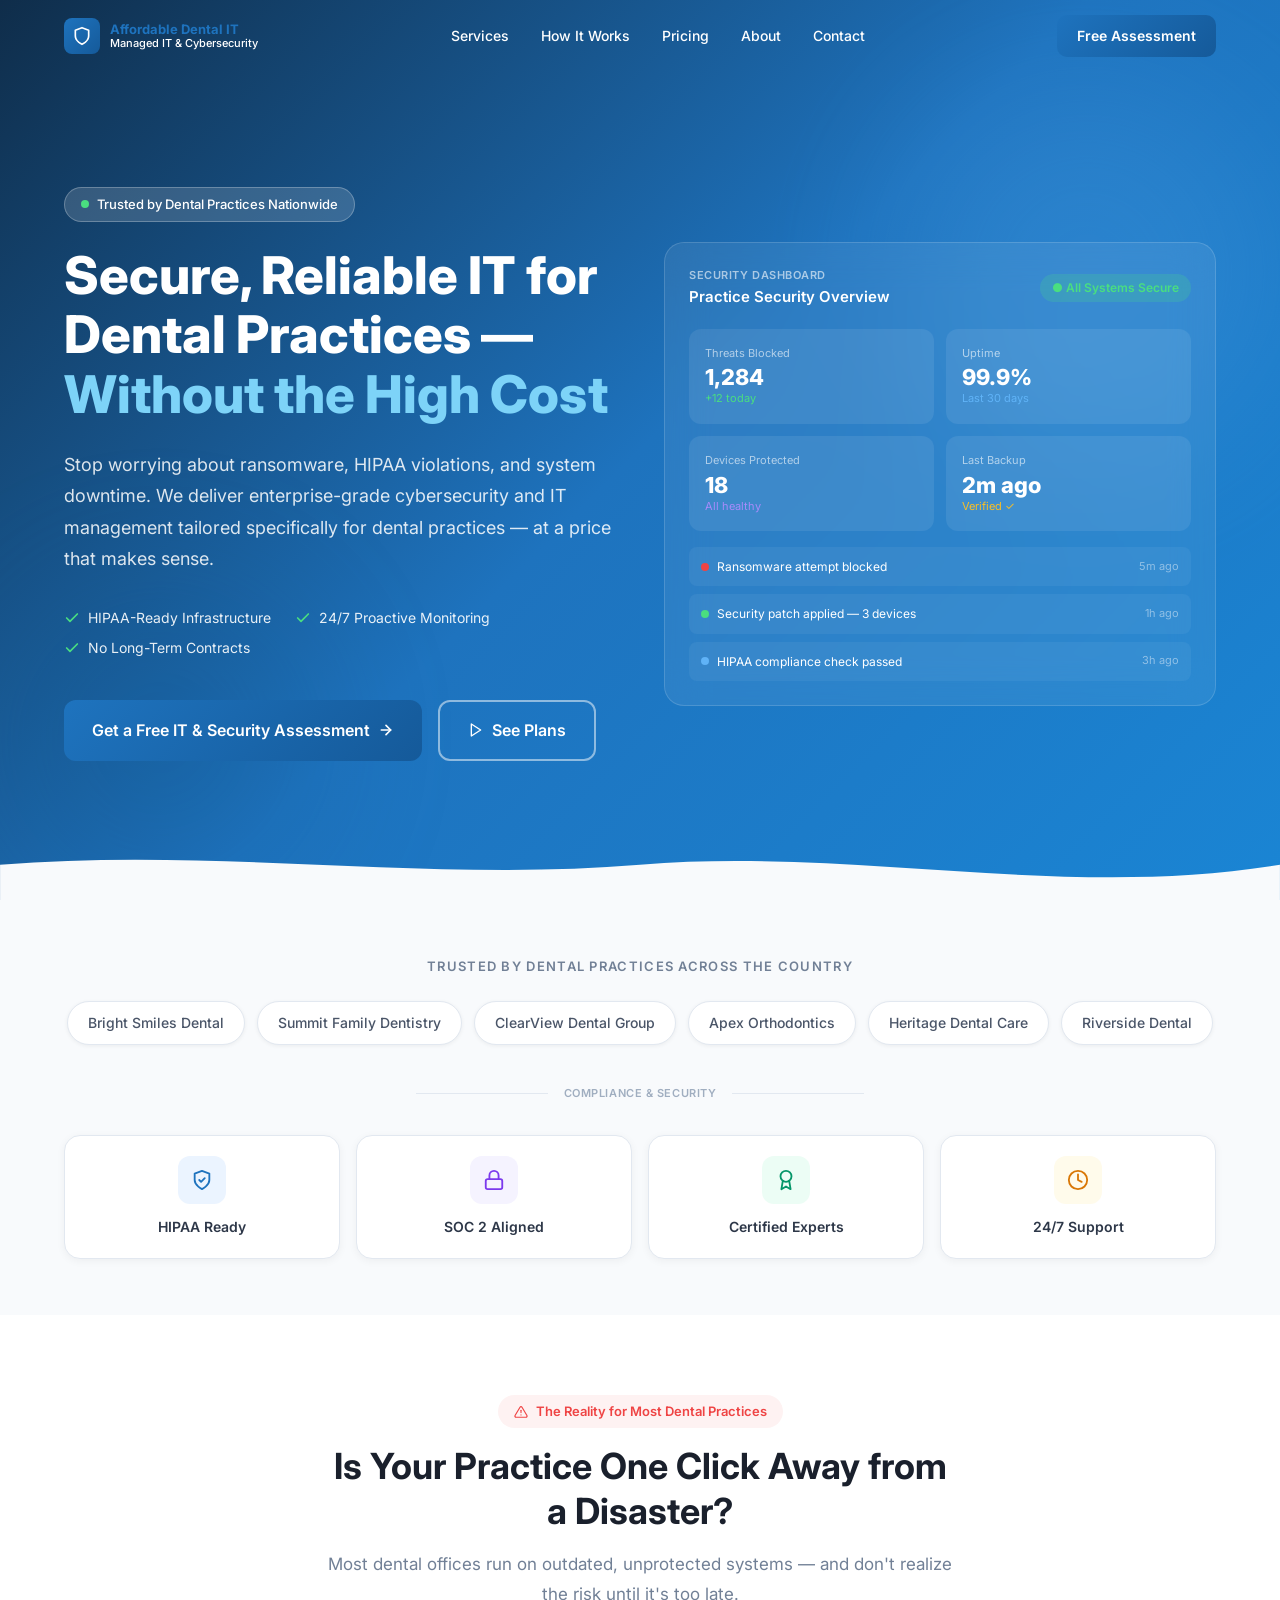
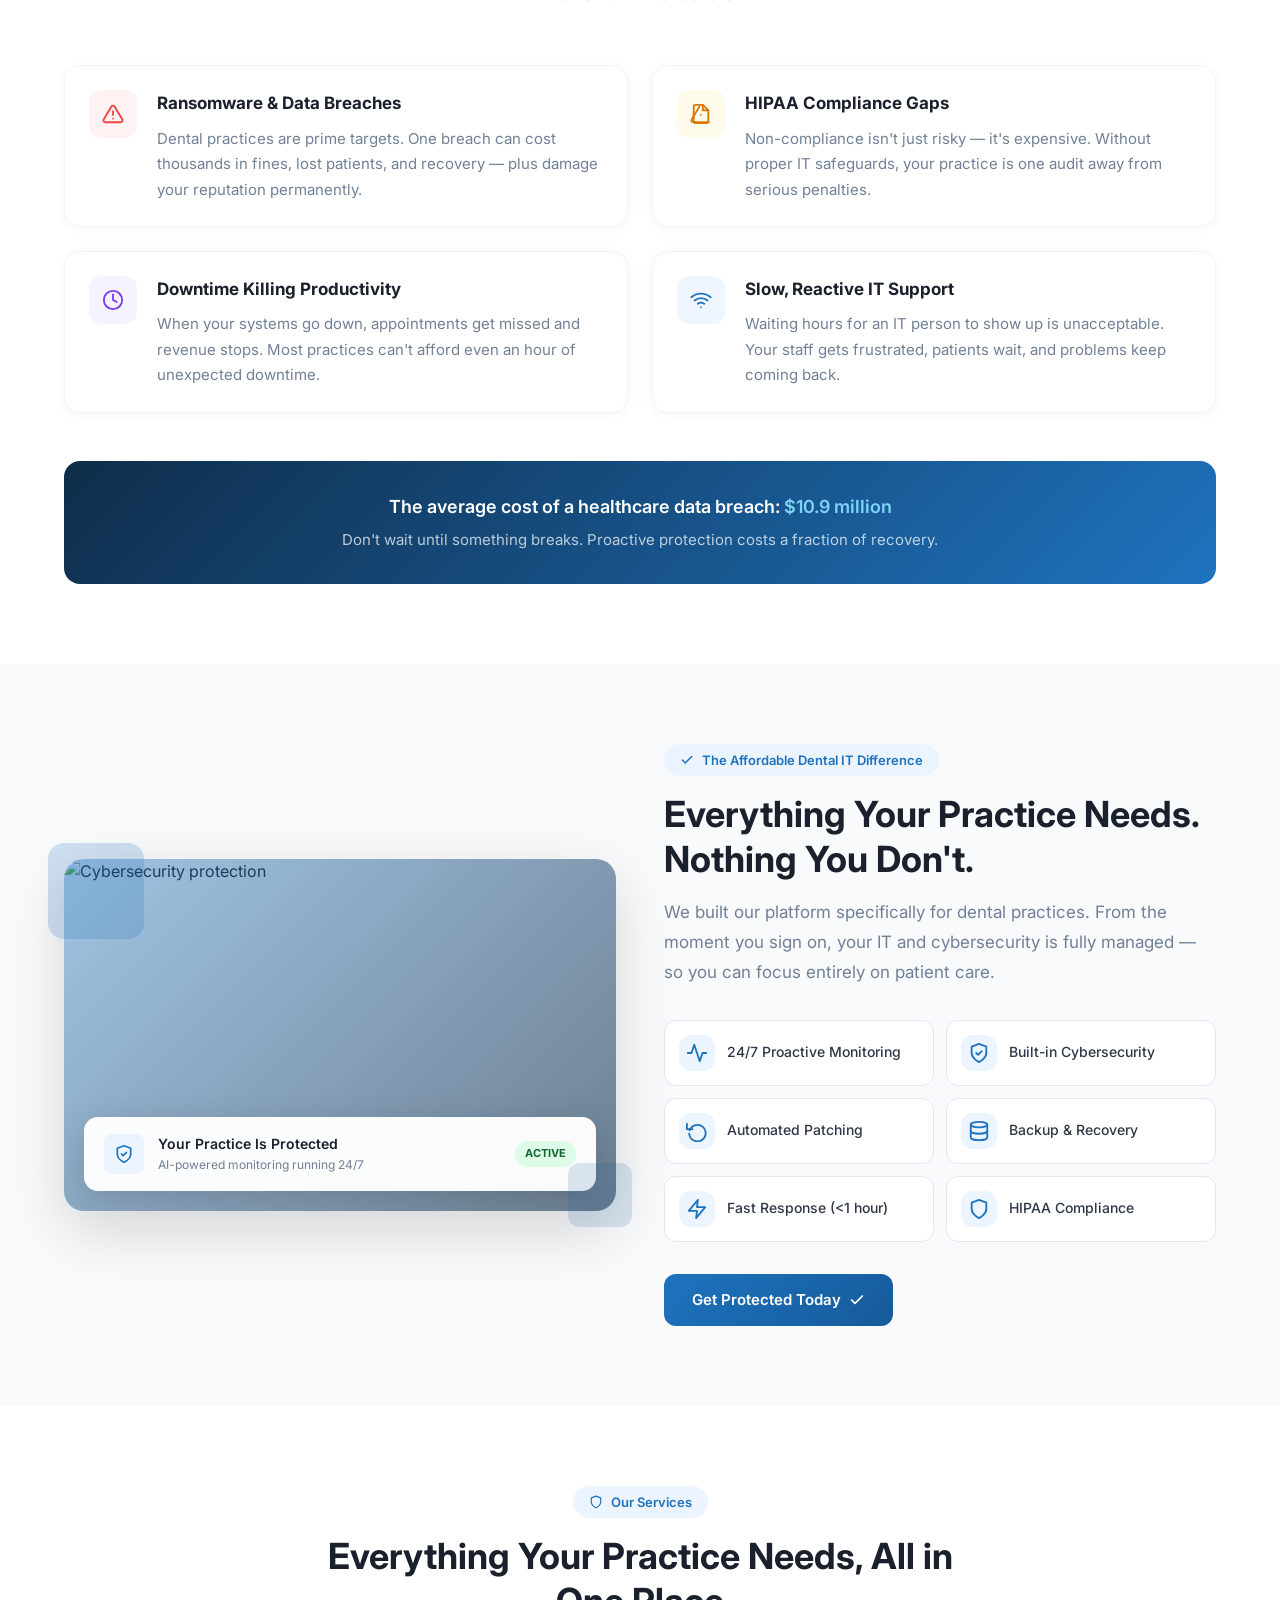
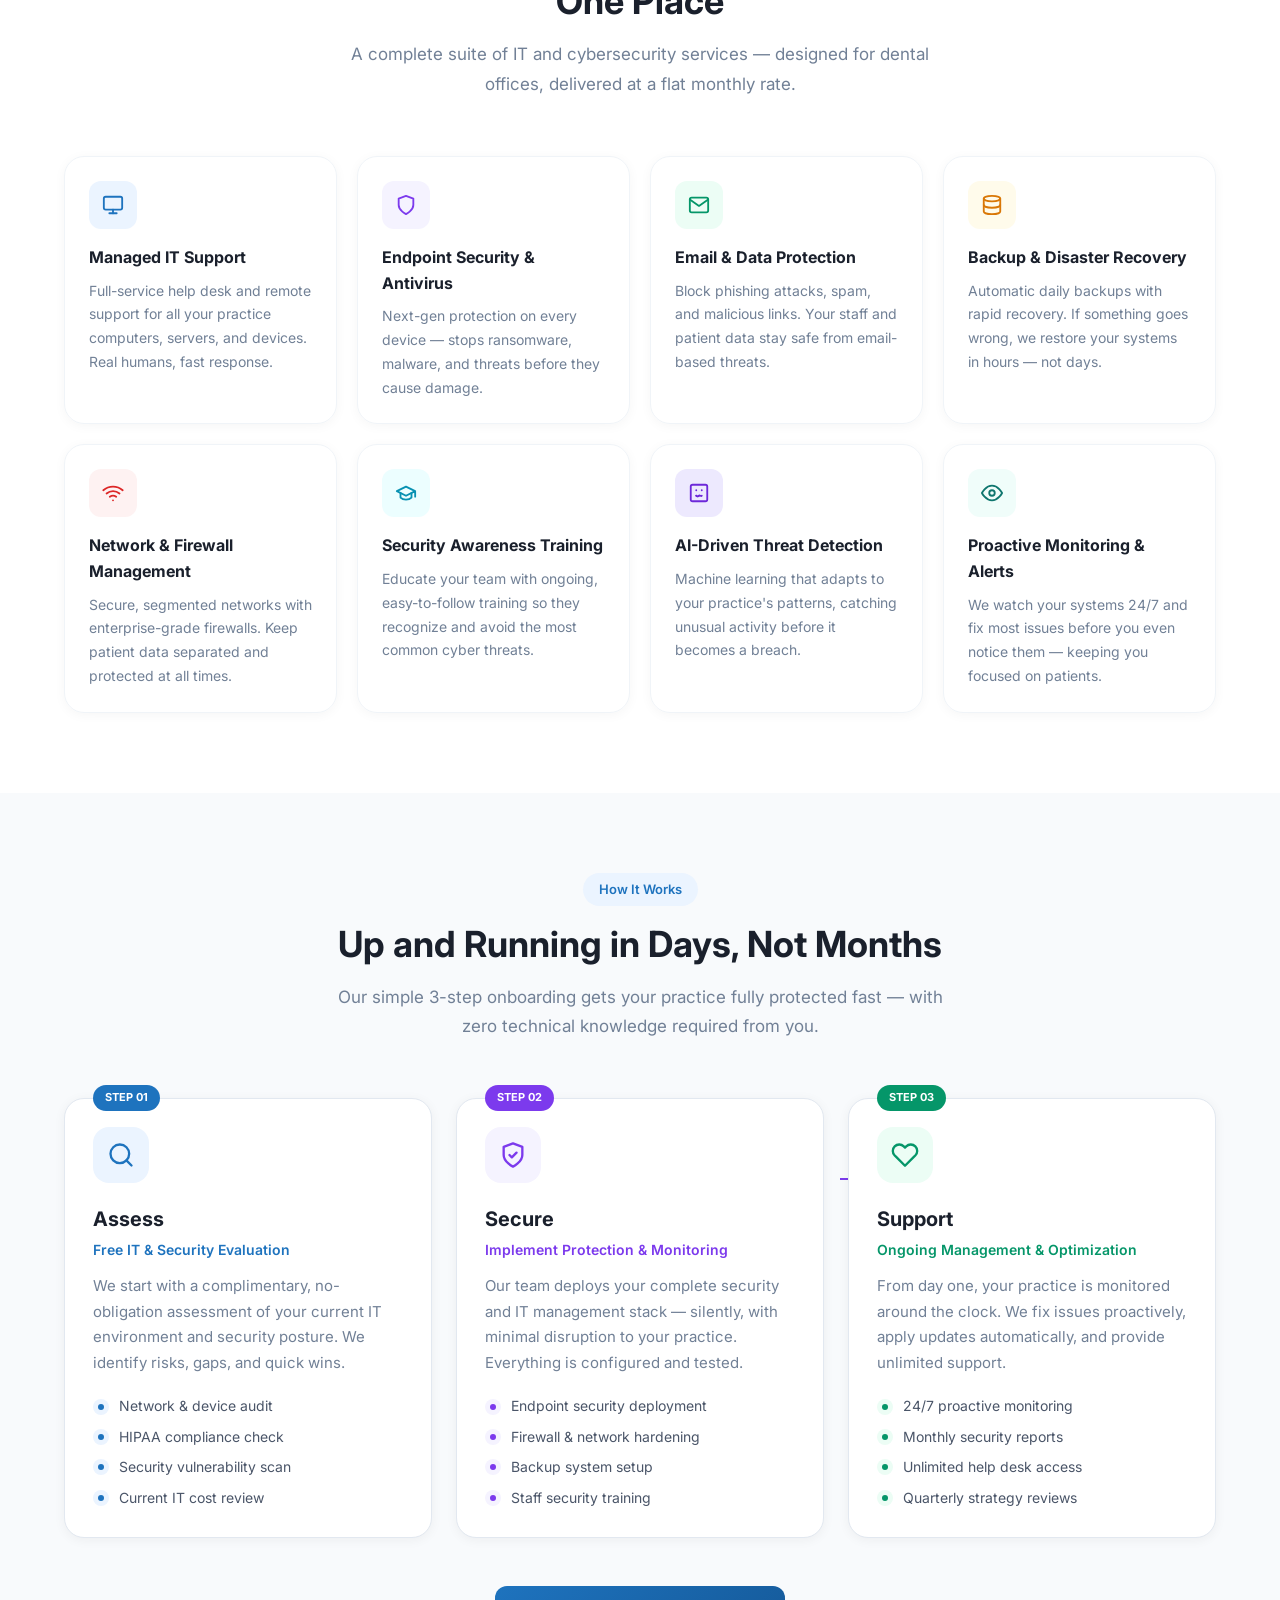
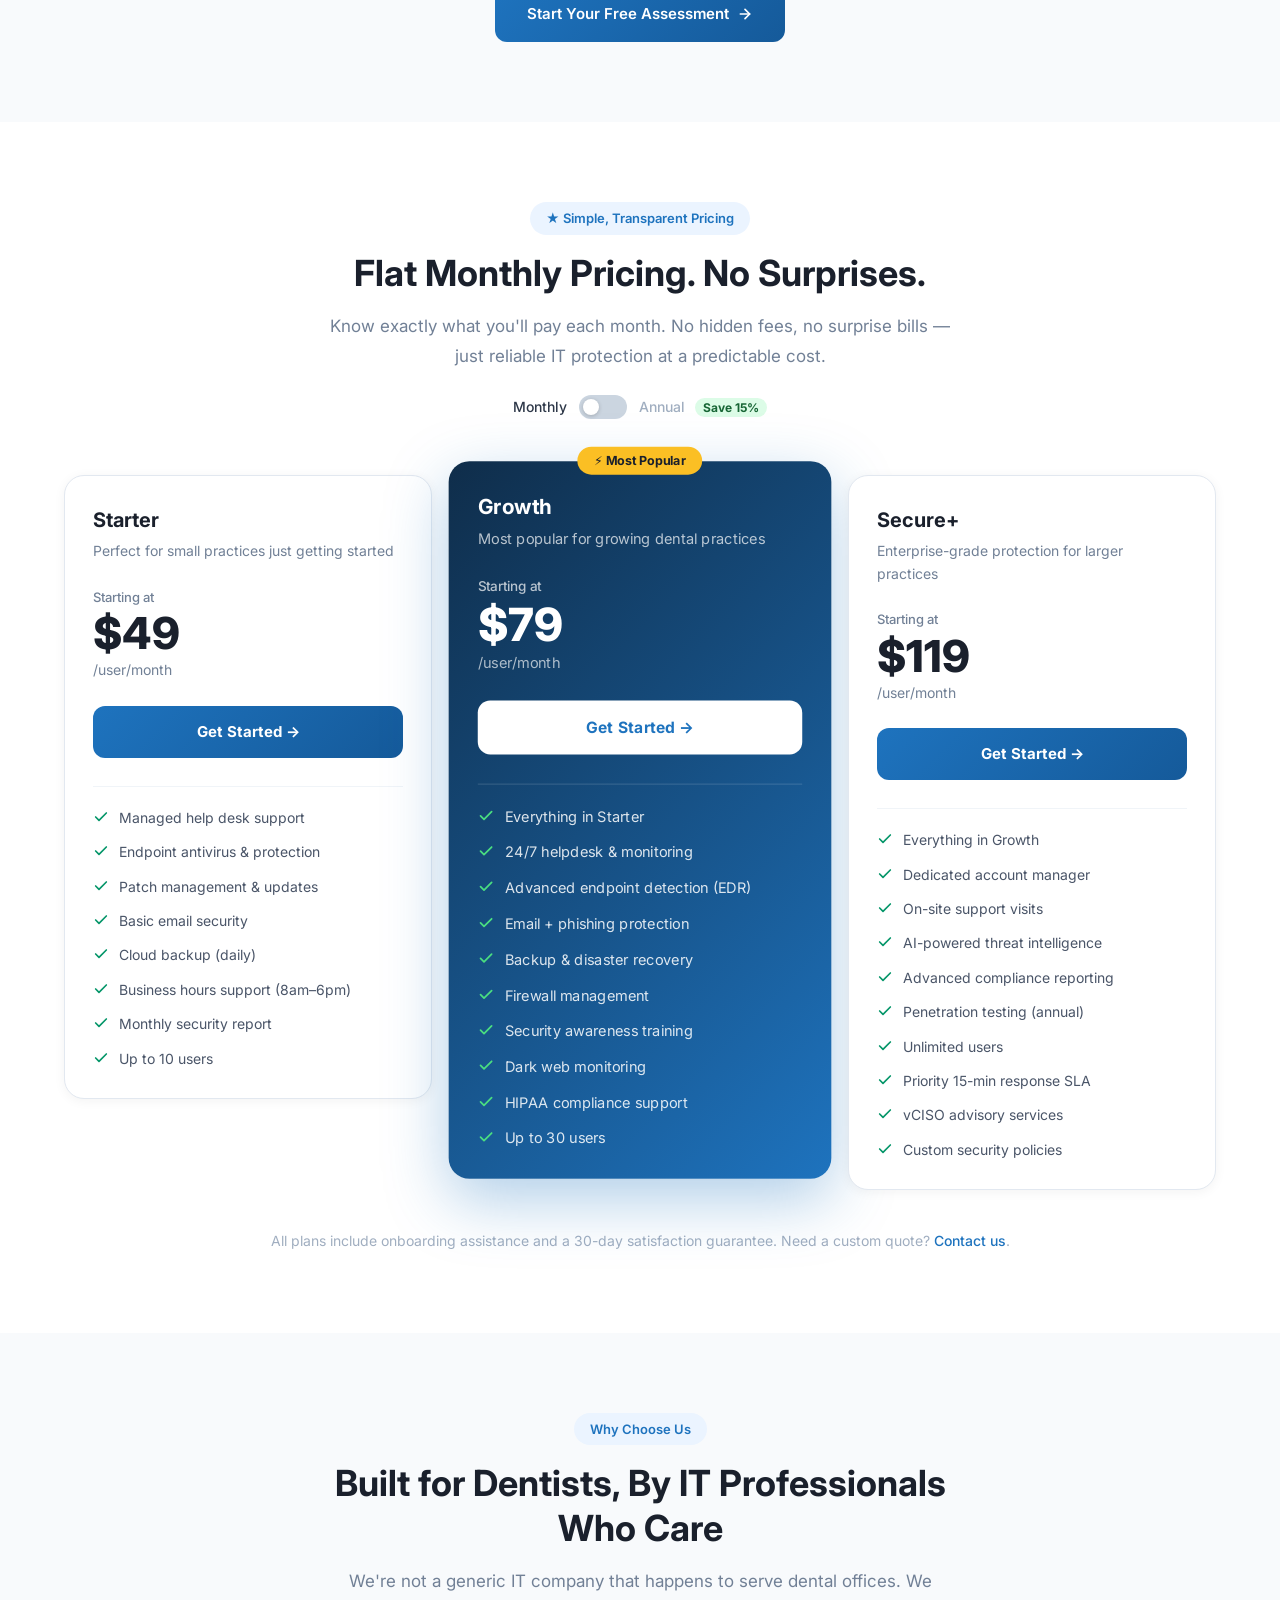
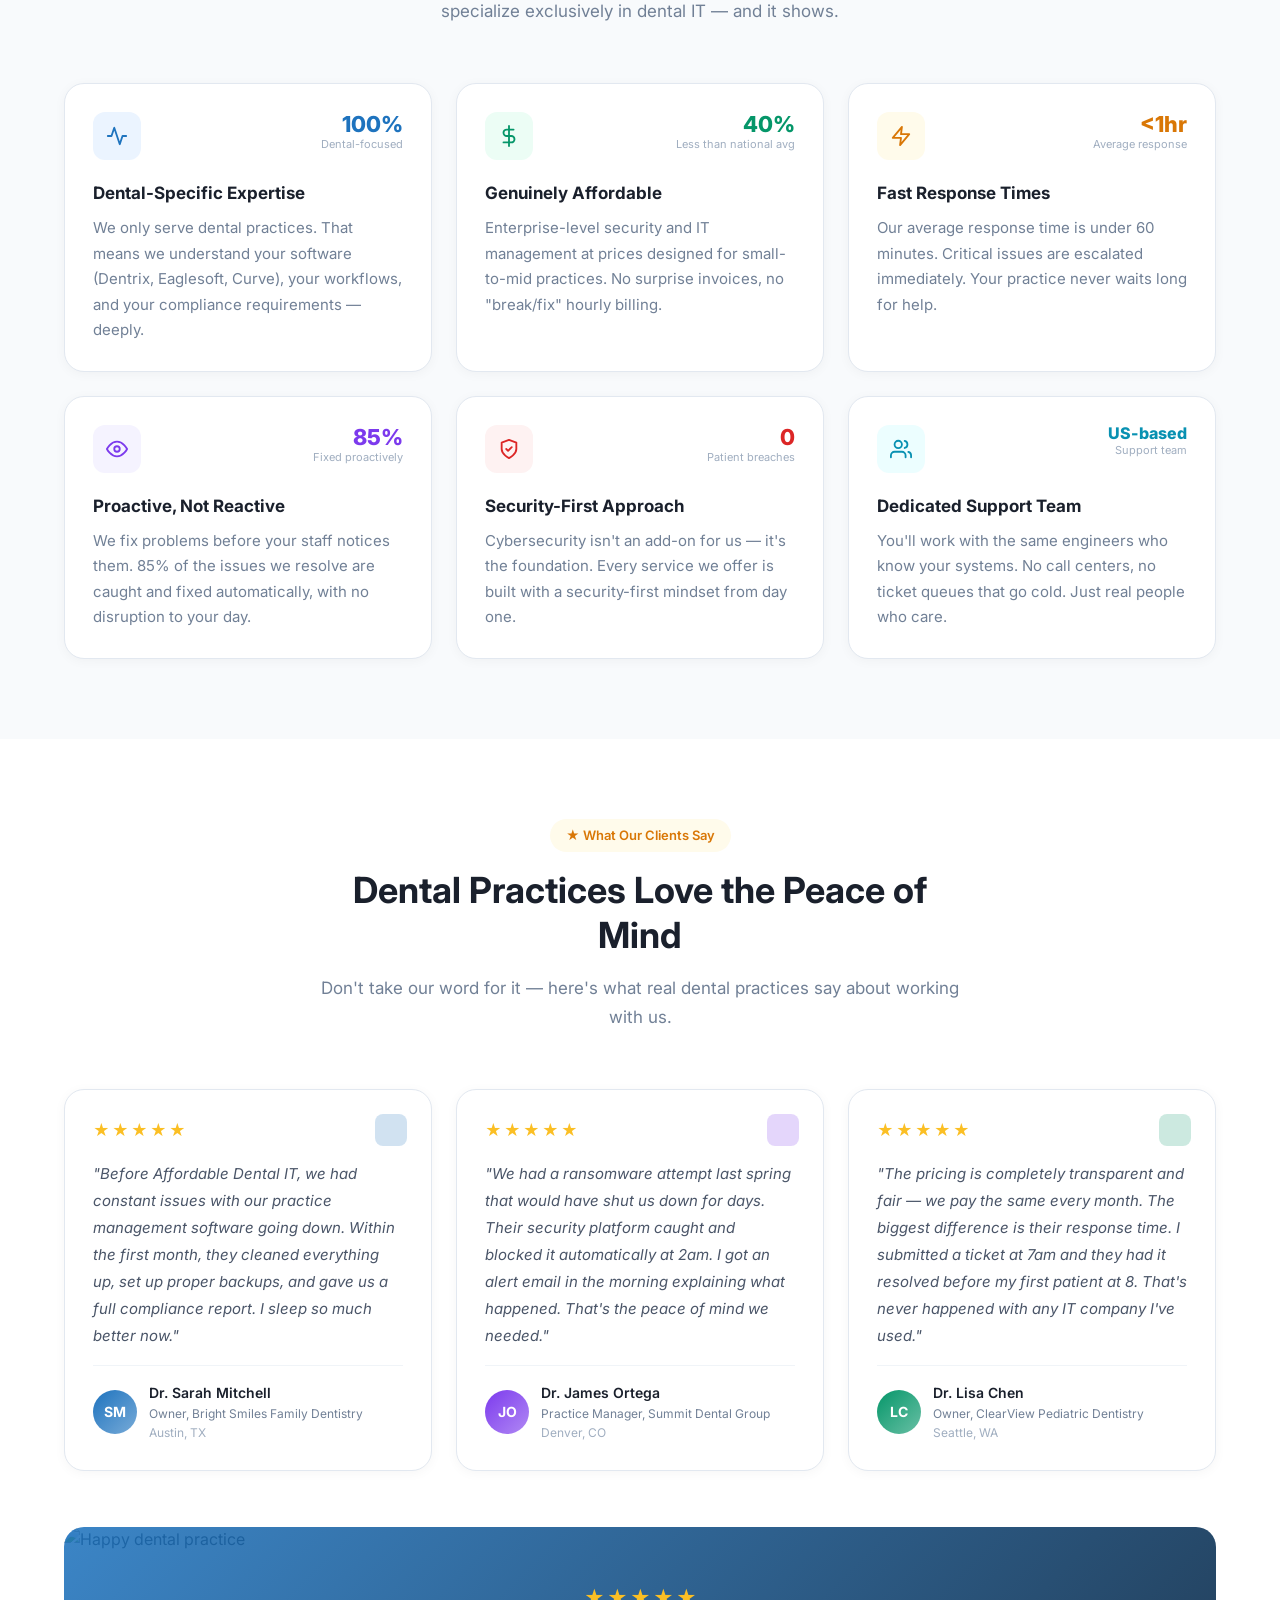
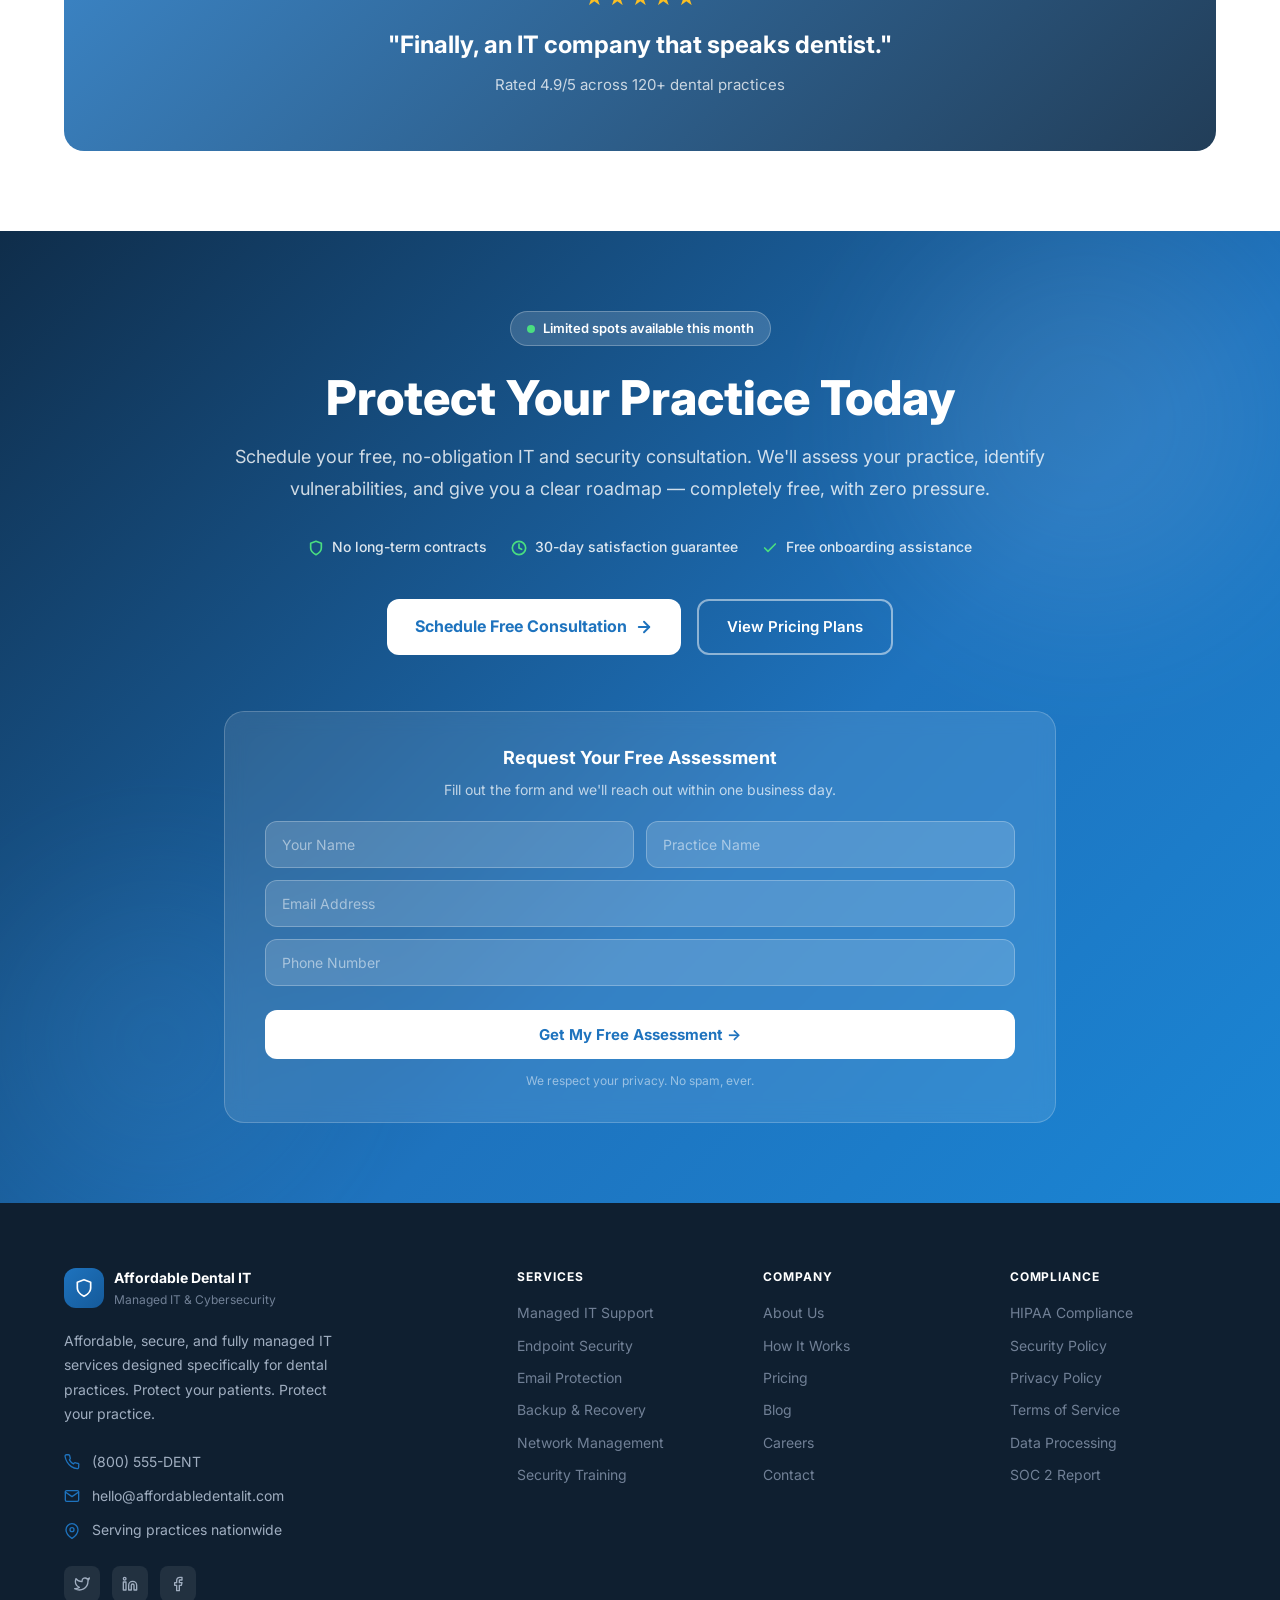
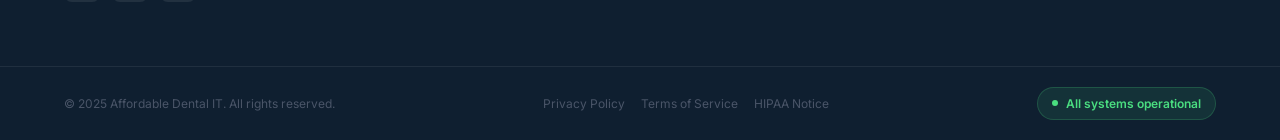
==== commit e04d2e60: "Add files via upload" ====
--- a/public/affordable-dental-it.html
+++ b/public/affordable-dental-it.html
@@ -106,7 +106,7 @@
     }
     .nav-logo-text { display: flex; flex-direction: column; line-height: 1.2; }
     .nav-logo-name { font-size: 0.8125rem; font-weight: 700; color: #1E73BE; }
-    .nav-logo-sub { font-size: 0.6875rem; font-weight: 500; color: #4A5568; }
+    .nav-logo-sub { font-size: 0.6875rem; font-weight: 500; color: #ffffff; }
     .nav-links { display: flex; align-items: center; gap: 2rem; }
     .nav-links a {
       font-size: 0.875rem; font-weight: 500; color: #fff;
